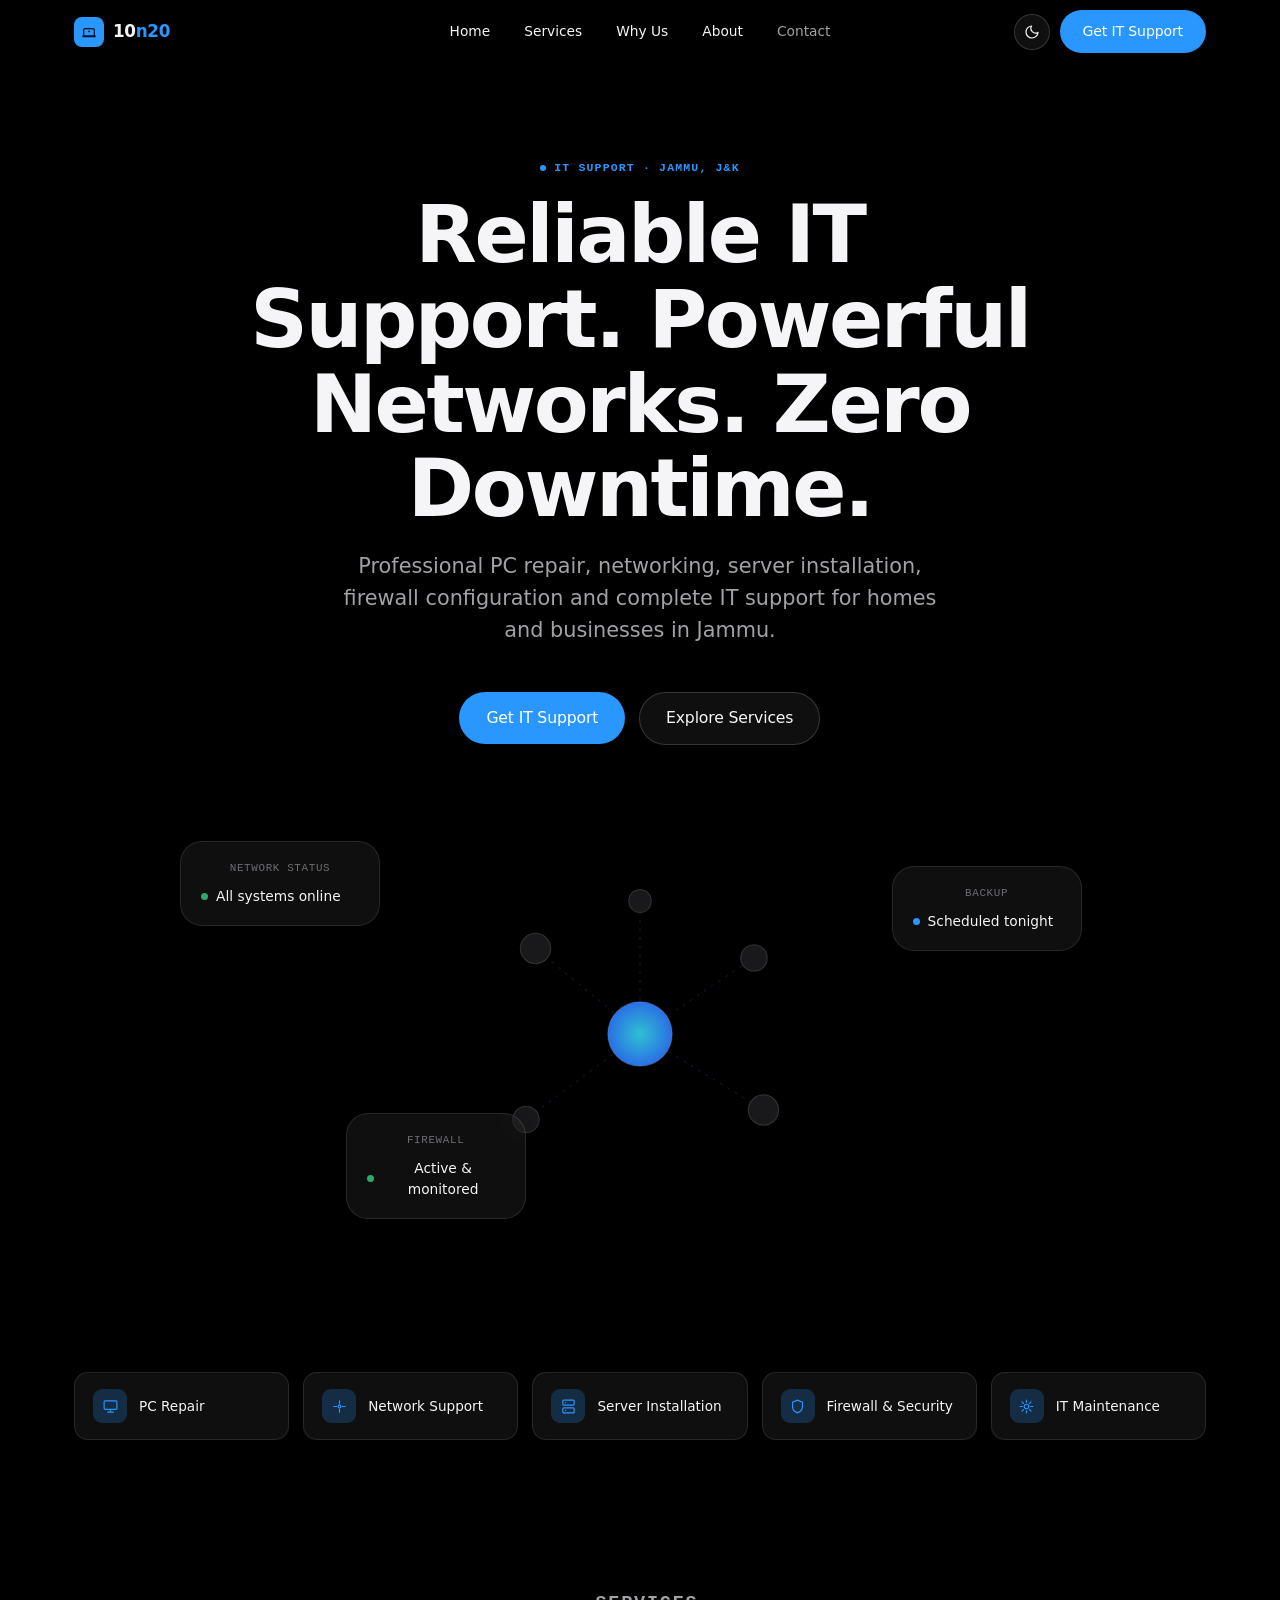
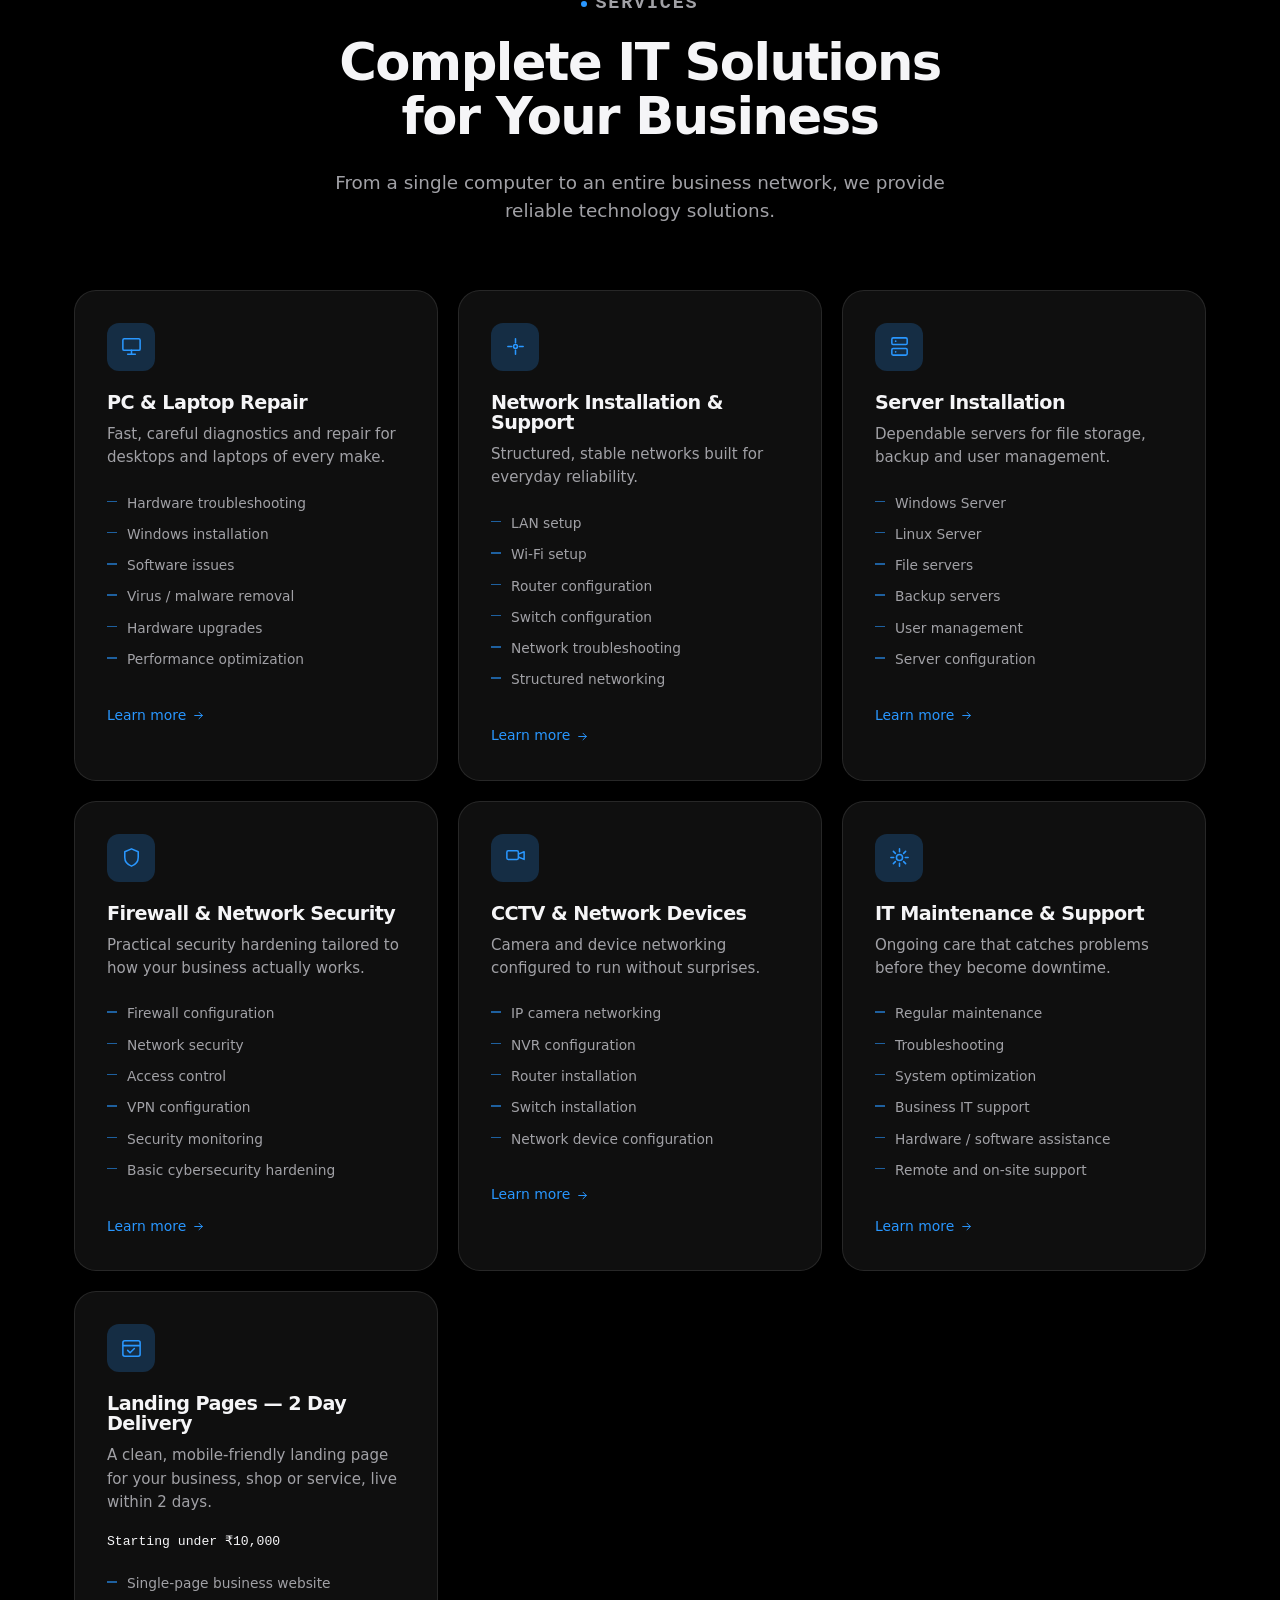
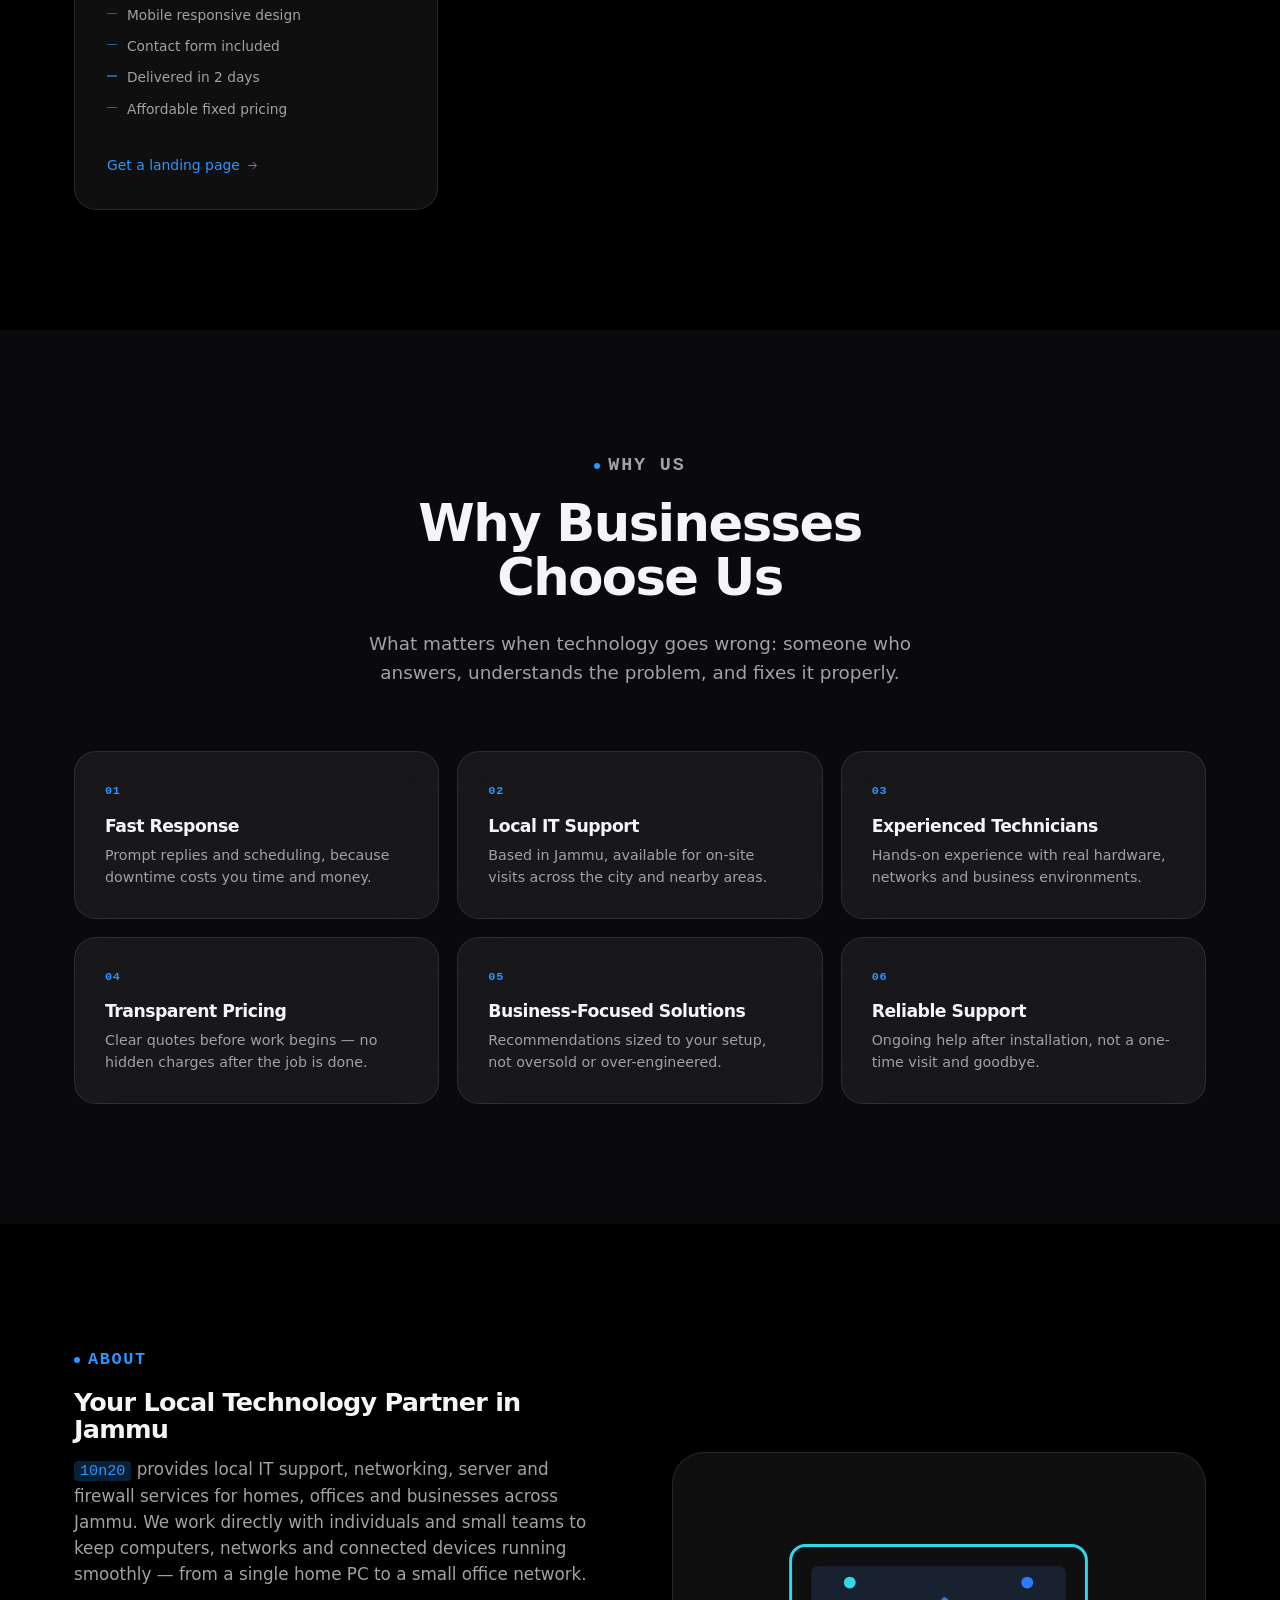
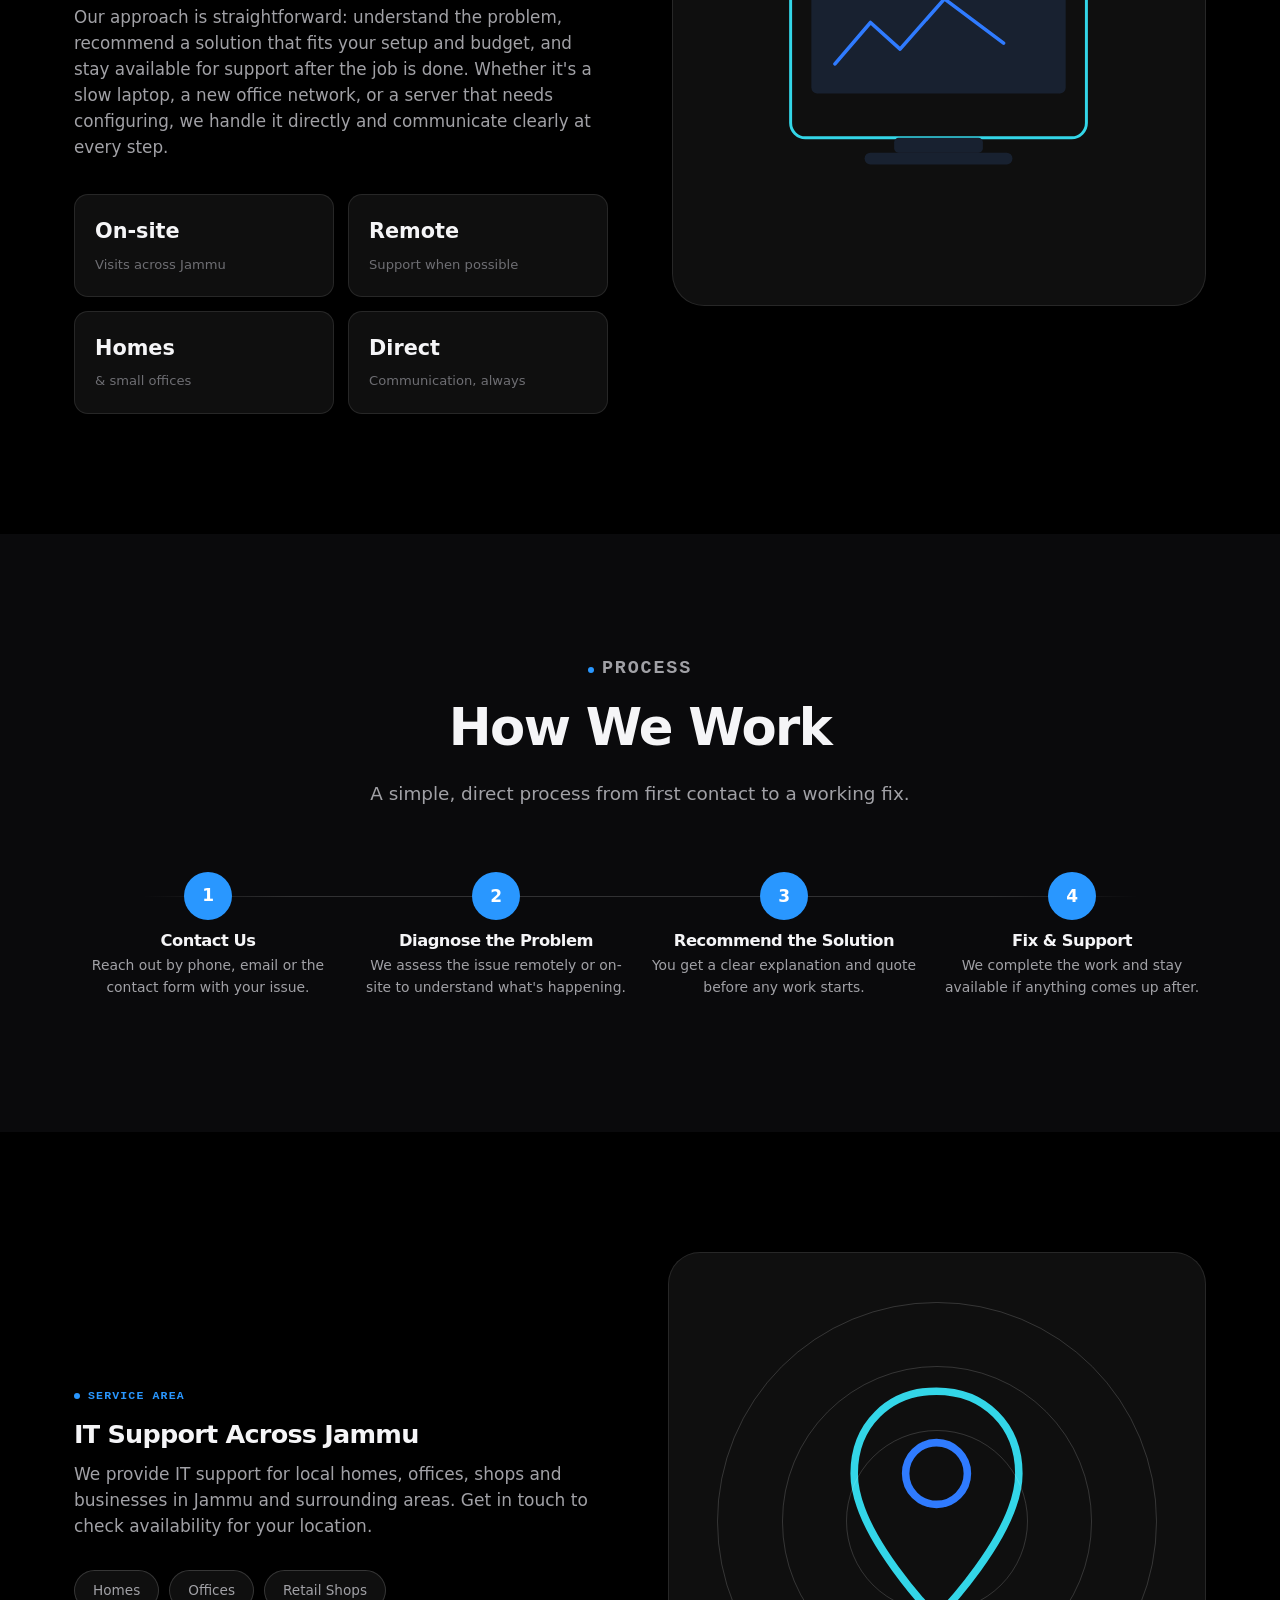
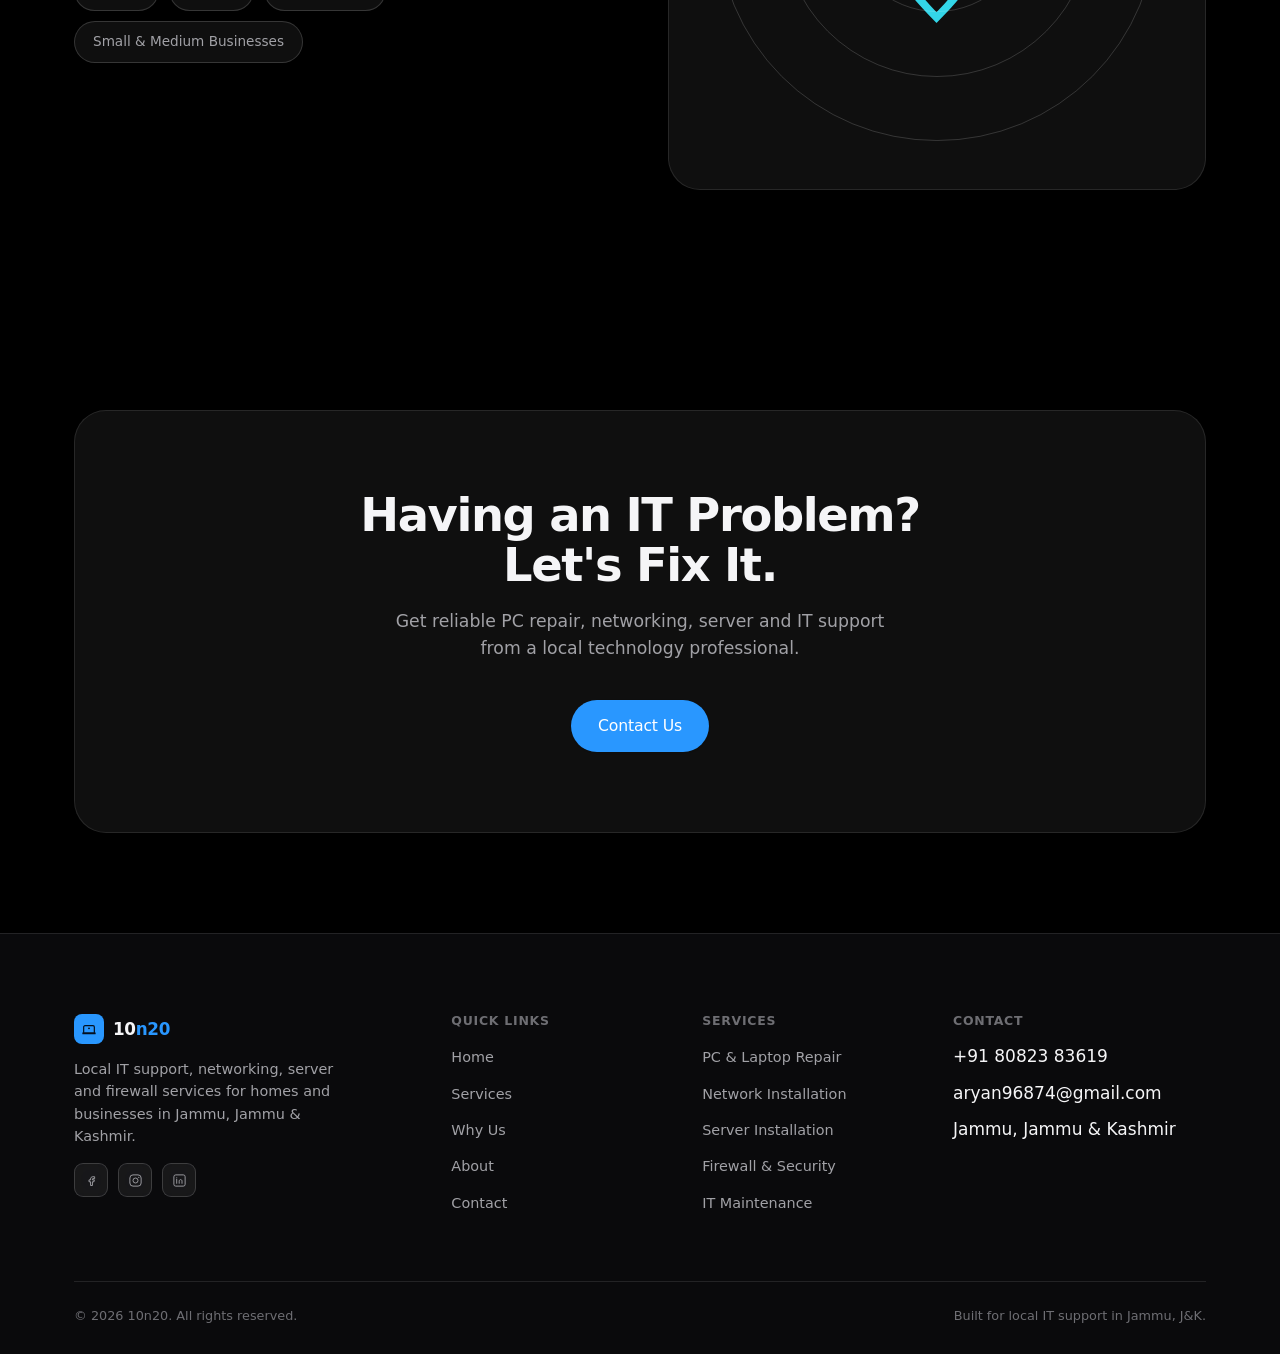
==== index.html @ 08be4390 "Add files via upload" ====
<!DOCTYPE html>
<html lang="en" data-theme="dark">
<head>
<meta charset="UTF-8">
<meta name="viewport" content="width=device-width, initial-scale=1.0">
<title>10n20 — IT Support & Networking Services in Jammu</title>
<meta name="description" content="Professional PC repair, network installation, server setup and firewall configuration for homes and businesses in Jammu, Jammu & Kashmir. Reliable local IT support, on-site and remote.">
<meta name="keywords" content="PC repair Jammu, computer repair Jammu, IT support Jammu, network installation Jammu, server installation Jammu, firewall configuration Jammu, networking services Jammu, business IT support Jammu">
<meta property="og:title" content="10n20 — IT Support & Networking Services in Jammu">
<meta property="og:description" content="Reliable PC repair, networking, server installation and firewall configuration for homes and businesses in Jammu.">
<meta property="og:type" content="website">
<meta property="og:locale" content="en_IN">
<meta property="og:image" content="og-image.png">
<meta name="twitter:card" content="summary_large_image">
<meta name="twitter:image" content="og-image.png">
<link rel="icon" type="image/png" sizes="32x32" href="favicon-32.png">
<link rel="icon" type="image/png" sizes="180x180" href="favicon-180.png">
<link rel="apple-touch-icon" href="favicon-180.png">
<link rel="shortcut icon" href="favicon.ico">
<link rel="stylesheet" href="style.css">
</head>
<body>

<a href="#main" class="sr-only" style="position:absolute; left:-9999px;">Skip to content</a>

<!-- ===================== NAVBAR ===================== -->
<header class="navbar" id="navbar">
  <div class="nav-inner">
    <a href="index.html" class="brand" aria-label="10n20 home">
      <span class="brand-mark" aria-hidden="true">
        <svg viewBox="0 0 24 24" fill="none"><path d="M4 17V9a2 2 0 0 1 2-2h12a2 2 0 0 1 2 2v8" stroke="#04101f" stroke-width="1.8" stroke-linecap="round"/><rect x="2" y="17" width="20" height="3" rx="1" fill="#04101f"/><circle cx="12" cy="11" r="1.4" fill="#04101f"/></svg>
      </span>
      <span class="brand-name">10<span>n20</span></span>
    </a>

    <nav class="nav-links" aria-label="Primary">
      <a href="index.html#home">Home</a>
      <a href="index.html#services">Services</a>
      <a href="index.html#why-us">Why Us</a>
      <a href="index.html#about">About</a>
      <a href="contact.html">Contact</a>
    </nav>

    <div class="nav-right">
      <button class="theme-toggle" aria-label="Toggle dark and light theme" aria-pressed="false">
        <svg class="icon-moon" viewBox="0 0 24 24" fill="none" aria-hidden="true"><path d="M21 12.6A9 9 0 1 1 11.4 3a7 7 0 0 0 9.6 9.6Z" stroke="currentColor" stroke-width="1.8" stroke-linejoin="round"/></svg>
        <svg class="icon-sun" viewBox="0 0 24 24" fill="none" aria-hidden="true"><circle cx="12" cy="12" r="4.2" stroke="currentColor" stroke-width="1.8"/><path d="M12 2.5v2.4M12 19.1v2.4M4.5 12H2.1M21.9 12h-2.4M6 6l1.6 1.6M16.4 16.4 18 18M18 6l-1.6 1.6M7.6 16.4 6 18" stroke="currentColor" stroke-width="1.8" stroke-linecap="round"/></svg>
      </button>
      <a href="contact.html" class="btn btn-primary" style="padding:10px 22px; font-size:.88rem;">Get IT Support</a>
      <button class="hamburger" aria-label="Toggle navigation menu" aria-expanded="false" aria-controls="mobile-menu">
        <span></span><span></span><span></span>
      </button>
    </div>
  </div>

  <nav class="mobile-menu" id="mobile-menu" aria-label="Mobile">
    <a href="index.html#home">Home</a>
    <a href="index.html#services">Services</a>
    <a href="index.html#why-us">Why Us</a>
    <a href="index.html#about">About</a>
    <a href="contact.html">Contact</a>
  </nav>
</header>

<main id="main">

  <!-- ===================== HERO ===================== -->
  <section class="hero" id="home">
    <div class="container hero-grid">
      <div class="hero-copy reveal">
        <p class="eyebrow">IT Support · Jammu, J&amp;K</p>
        <h1>Reliable IT Support. Powerful Networks. Zero Downtime.</h1>
        <p class="lead">Professional PC repair, networking, server installation, firewall configuration and complete IT support for homes and businesses in Jammu.</p>
        <div class="hero-actions">
          <a href="contact.html" class="btn btn-primary">Get IT Support</a>
          <a href="#services" class="btn btn-ghost">Explore Services</a>
        </div>
        <div class="hero-meta">
          <div><strong>On-site &amp; Remote</strong><span>Support that meets you where you are</span></div>
          <div><strong>Homes &amp; Business</strong><span>From a single PC to full networks</span></div>
          <div><strong>Jammu Based</strong><span>Local technician, local response</span></div>
        </div>
      </div>

      <div class="hero-visual" aria-hidden="true">
        <div class="net-orbit">
          <svg class="orbit-svg" viewBox="0 0 400 400">
            <defs>
              <radialGradient id="coreGrad" cx="50%" cy="50%" r="50%">
                <stop offset="0%" stop-color="#33d6e8"/>
                <stop offset="100%" stop-color="#2f7bff"/>
              </radialGradient>
            </defs>
            <line class="net-line" x1="200" y1="200" x2="90" y2="110"/>
            <line class="net-line" x1="200" y1="200" x2="320" y2="120"/>
            <line class="net-line" x1="200" y1="200" x2="330" y2="280"/>
            <line class="net-line" x1="200" y1="200" x2="80" y2="290"/>
            <line class="net-line" x1="200" y1="200" x2="200" y2="60"/>
            <circle class="node node-core" cx="200" cy="200" r="34"/>
            <circle class="node pulse-node d1" cx="90" cy="110" r="16"/>
            <circle class="node pulse-node d2" cx="320" cy="120" r="14"/>
            <circle class="node pulse-node d3" cx="330" cy="280" r="16"/>
            <circle class="node pulse-node d1" cx="80" cy="290" r="14"/>
            <circle class="node pulse-node d2" cx="200" cy="60" r="12"/>
          </svg>
        </div>
        <div class="net-card card-1">
          <p class="nc-title">Network Status</p>
          <div class="nc-row"><span class="status-dot"></span> All systems online</div>
        </div>
        <div class="net-card card-2">
          <p class="nc-title">Firewall</p>
          <div class="nc-row"><span class="status-dot"></span> Active &amp; monitored</div>
        </div>
        <div class="net-card card-3">
          <p class="nc-title">Backup</p>
          <div class="nc-row"><span class="status-dot warn"></span> Scheduled tonight</div>
        </div>
      </div>
    </div>
  </section>

  <!-- ===================== QUICK SERVICES BAR ===================== -->
  <section class="quickbar" aria-label="Core services overview">
    <div class="container quickbar-grid">
      <div class="quick-item">
        <span class="qi-icon" aria-hidden="true"><svg viewBox="0 0 24 24" fill="none"><rect x="3" y="4" width="18" height="12" rx="1.5" stroke="currentColor" stroke-width="1.6"/><path d="M8 20h8M12 16v4" stroke="currentColor" stroke-width="1.6" stroke-linecap="round"/></svg></span>
        <span>PC Repair</span>
      </div>
      <div class="quick-item">
        <span class="qi-icon" aria-hidden="true"><svg viewBox="0 0 24 24" fill="none"><circle cx="12" cy="12" r="2" stroke="currentColor" stroke-width="1.6"/><path d="M4 12h4M16 12h4M12 4v4M12 16v4" stroke="currentColor" stroke-width="1.6" stroke-linecap="round"/></svg></span>
        <span>Network Support</span>
      </div>
      <div class="quick-item">
        <span class="qi-icon" aria-hidden="true"><svg viewBox="0 0 24 24" fill="none"><rect x="4" y="3" width="16" height="7" rx="1.4" stroke="currentColor" stroke-width="1.6"/><rect x="4" y="14" width="16" height="7" rx="1.4" stroke="currentColor" stroke-width="1.6"/><circle cx="8" cy="6.5" r=".9" fill="currentColor"/><circle cx="8" cy="17.5" r=".9" fill="currentColor"/></svg></span>
        <span>Server Installation</span>
      </div>
      <div class="quick-item">
        <span class="qi-icon" aria-hidden="true"><svg viewBox="0 0 24 24" fill="none"><path d="M12 3l7 3v6c0 4.5-3 7.5-7 9-4-1.5-7-4.5-7-9V6l7-3Z" stroke="currentColor" stroke-width="1.6" stroke-linejoin="round"/></svg></span>
        <span>Firewall &amp; Security</span>
      </div>
      <div class="quick-item">
        <span class="qi-icon" aria-hidden="true"><svg viewBox="0 0 24 24" fill="none"><path d="M12 3v3M12 18v3M3 12h3M18 12h3M5.6 5.6l2.1 2.1M16.3 16.3l2.1 2.1M5.6 18.4l2.1-2.1M16.3 7.7l2.1-2.1" stroke="currentColor" stroke-width="1.6" stroke-linecap="round"/><circle cx="12" cy="12" r="3.2" stroke="currentColor" stroke-width="1.6"/></svg></span>
        <span>IT Maintenance</span>
      </div>
    </div>
  </section>

  <!-- ===================== SERVICES ===================== -->
  <section class="section" id="services">
    <div class="container">
      <div class="section-head reveal">
        <p class="eyebrow">Services</p>
        <h2>Complete IT Solutions for Your Business</h2>
        <p>From a single computer to an entire business network, we provide reliable technology solutions.</p>
      </div>

      <div class="services-grid reveal-stagger">

        <article class="service-card">
          <div class="sc-icon" aria-hidden="true"><svg viewBox="0 0 24 24" fill="none"><rect x="3" y="4" width="18" height="12" rx="1.5" stroke="currentColor" stroke-width="1.6"/><path d="M8 20h8M12 16v4" stroke="currentColor" stroke-width="1.6" stroke-linecap="round"/></svg></div>
          <h3>PC &amp; Laptop Repair</h3>
          <p>Fast, careful diagnostics and repair for desktops and laptops of every make.</p>
          <ul class="sc-list">
            <li>Hardware troubleshooting</li>
            <li>Windows installation</li>
            <li>Software issues</li>
            <li>Virus / malware removal</li>
            <li>Hardware upgrades</li>
            <li>Performance optimization</li>
          </ul>
          <a href="contact.html" class="sc-link">Learn more <svg viewBox="0 0 24 24" fill="none"><path d="M5 12h14M13 6l6 6-6 6" stroke="currentColor" stroke-width="1.8" stroke-linecap="round" stroke-linejoin="round"/></svg></a>
        </article>

        <article class="service-card">
          <div class="sc-icon" aria-hidden="true"><svg viewBox="0 0 24 24" fill="none"><circle cx="12" cy="12" r="2" stroke="currentColor" stroke-width="1.6"/><path d="M4 12h4M16 12h4M12 4v4M12 16v4" stroke="currentColor" stroke-width="1.6" stroke-linecap="round"/></svg></div>
          <h3>Network Installation &amp; Support</h3>
          <p>Structured, stable networks built for everyday reliability.</p>
          <ul class="sc-list">
            <li>LAN setup</li>
            <li>Wi-Fi setup</li>
            <li>Router configuration</li>
            <li>Switch configuration</li>
            <li>Network troubleshooting</li>
            <li>Structured networking</li>
          </ul>
          <a href="contact.html" class="sc-link">Learn more <svg viewBox="0 0 24 24" fill="none"><path d="M5 12h14M13 6l6 6-6 6" stroke="currentColor" stroke-width="1.8" stroke-linecap="round" stroke-linejoin="round"/></svg></a>
        </article>

        <article class="service-card">
          <div class="sc-icon" aria-hidden="true"><svg viewBox="0 0 24 24" fill="none"><rect x="4" y="3" width="16" height="7" rx="1.4" stroke="currentColor" stroke-width="1.6"/><rect x="4" y="14" width="16" height="7" rx="1.4" stroke="currentColor" stroke-width="1.6"/><circle cx="8" cy="6.5" r=".9" fill="currentColor"/><circle cx="8" cy="17.5" r=".9" fill="currentColor"/></svg></div>
          <h3>Server Installation</h3>
          <p>Dependable servers for file storage, backup and user management.</p>
          <ul class="sc-list">
            <li>Windows Server</li>
            <li>Linux Server</li>
            <li>File servers</li>
            <li>Backup servers</li>
            <li>User management</li>
            <li>Server configuration</li>
          </ul>
          <a href="contact.html" class="sc-link">Learn more <svg viewBox="0 0 24 24" fill="none"><path d="M5 12h14M13 6l6 6-6 6" stroke="currentColor" stroke-width="1.8" stroke-linecap="round" stroke-linejoin="round"/></svg></a>
        </article>

        <article class="service-card">
          <div class="sc-icon" aria-hidden="true"><svg viewBox="0 0 24 24" fill="none"><path d="M12 3l7 3v6c0 4.5-3 7.5-7 9-4-1.5-7-4.5-7-9V6l7-3Z" stroke="currentColor" stroke-width="1.6" stroke-linejoin="round"/></svg></div>
          <h3>Firewall &amp; Network Security</h3>
          <p>Practical security hardening tailored to how your business actually works.</p>
          <ul class="sc-list">
            <li>Firewall configuration</li>
            <li>Network security</li>
            <li>Access control</li>
            <li>VPN configuration</li>
            <li>Security monitoring</li>
            <li>Basic cybersecurity hardening</li>
          </ul>
          <a href="contact.html" class="sc-link">Learn more <svg viewBox="0 0 24 24" fill="none"><path d="M5 12h14M13 6l6 6-6 6" stroke="currentColor" stroke-width="1.8" stroke-linecap="round" stroke-linejoin="round"/></svg></a>
        </article>

        <article class="service-card">
          <div class="sc-icon" aria-hidden="true"><svg viewBox="0 0 24 24" fill="none"><rect x="3" y="5" width="12" height="9" rx="1.4" stroke="currentColor" stroke-width="1.6"/><path d="M15 8.5 21 6v8l-6-2.5" stroke="currentColor" stroke-width="1.6" stroke-linejoin="round"/></svg></div>
          <h3>CCTV &amp; Network Devices</h3>
          <p>Camera and device networking configured to run without surprises.</p>
          <ul class="sc-list">
            <li>IP camera networking</li>
            <li>NVR configuration</li>
            <li>Router installation</li>
            <li>Switch installation</li>
            <li>Network device configuration</li>
          </ul>
          <a href="contact.html" class="sc-link">Learn more <svg viewBox="0 0 24 24" fill="none"><path d="M5 12h14M13 6l6 6-6 6" stroke="currentColor" stroke-width="1.8" stroke-linecap="round" stroke-linejoin="round"/></svg></a>
        </article>

        <article class="service-card">
          <div class="sc-icon" aria-hidden="true"><svg viewBox="0 0 24 24" fill="none"><path d="M12 3v3M12 18v3M3 12h3M18 12h3M5.6 5.6l2.1 2.1M16.3 16.3l2.1 2.1M5.6 18.4l2.1-2.1M16.3 7.7l2.1-2.1" stroke="currentColor" stroke-width="1.6" stroke-linecap="round"/><circle cx="12" cy="12" r="3.2" stroke="currentColor" stroke-width="1.6"/></svg></div>
          <h3>IT Maintenance &amp; Support</h3>
          <p>Ongoing care that catches problems before they become downtime.</p>
          <ul class="sc-list">
            <li>Regular maintenance</li>
            <li>Troubleshooting</li>
            <li>System optimization</li>
            <li>Business IT support</li>
            <li>Hardware / software assistance</li>
            <li>Remote and on-site support</li>
          </ul>
          <a href="contact.html" class="sc-link">Learn more <svg viewBox="0 0 24 24" fill="none"><path d="M5 12h14M13 6l6 6-6 6" stroke="currentColor" stroke-width="1.8" stroke-linecap="round" stroke-linejoin="round"/></svg></a>
        </article>

        <article class="service-card">
          <div class="sc-icon" aria-hidden="true"><svg viewBox="0 0 24 24" fill="none"><rect x="3" y="4" width="18" height="16" rx="2" stroke="currentColor" stroke-width="1.6"/><path d="M3 9h18" stroke="currentColor" stroke-width="1.6"/><path d="M8 14l2.5 2.5L15 12" stroke="currentColor" stroke-width="1.6" stroke-linecap="round" stroke-linejoin="round"/></svg></div>
          <h3>Landing Pages — 2 Day Delivery</h3>
          <p>A clean, mobile-friendly landing page for your business, shop or service, live within 2 days.</p>
          <p style="font-family:var(--font-mono); font-size:.82rem; color:var(--cyan); margin-bottom:1.2em;">Starting under ₹10,000</p>
          <ul class="sc-list">
            <li>Single-page business website</li>
            <li>Mobile responsive design</li>
            <li>Contact form included</li>
            <li>Delivered in 2 days</li>
            <li>Affordable fixed pricing</li>
          </ul>
          <a href="contact.html" class="sc-link">Get a landing page <svg viewBox="0 0 24 24" fill="none"><path d="M5 12h14M13 6l6 6-6 6" stroke="currentColor" stroke-width="1.8" stroke-linecap="round" stroke-linejoin="round"/></svg></a>
        </article>

      </div>
    </div>
  </section>

  <!-- ===================== WHY US ===================== -->
  <section class="section section-alt" id="why-us">
    <div class="container">
      <div class="section-head reveal">
        <p class="eyebrow">Why Us</p>
        <h2>Why Businesses Choose Us</h2>
        <p>What matters when technology goes wrong: someone who answers, understands the problem, and fixes it properly.</p>
      </div>

      <div class="why-grid reveal-stagger">
        <div class="why-card">
          <div class="why-num">01</div>
          <h3>Fast Response</h3>
          <p>Prompt replies and scheduling, because downtime costs you time and money.</p>
        </div>
        <div class="why-card">
          <div class="why-num">02</div>
          <h3>Local IT Support</h3>
          <p>Based in Jammu, available for on-site visits across the city and nearby areas.</p>
        </div>
        <div class="why-card">
          <div class="why-num">03</div>
          <h3>Experienced Technicians</h3>
          <p>Hands-on experience with real hardware, networks and business environments.</p>
        </div>
        <div class="why-card">
          <div class="why-num">04</div>
          <h3>Transparent Pricing</h3>
          <p>Clear quotes before work begins — no hidden charges after the job is done.</p>
        </div>
        <div class="why-card">
          <div class="why-num">05</div>
          <h3>Business-Focused Solutions</h3>
          <p>Recommendations sized to your setup, not oversold or over-engineered.</p>
        </div>
        <div class="why-card">
          <div class="why-num">06</div>
          <h3>Reliable Support</h3>
          <p>Ongoing help after installation, not a one-time visit and goodbye.</p>
        </div>
      </div>
    </div>
  </section>

  <!-- ===================== ABOUT ===================== -->
  <section class="section" id="about">
    <div class="container about-grid">
      <div class="about-copy reveal">
        <p class="eyebrow">About</p>
        <h2>Your Local Technology Partner in Jammu</h2>
        <p><span class="placeholder">10n20</span> provides local IT support, networking, server and firewall services for homes, offices and businesses across Jammu. We work directly with individuals and small teams to keep computers, networks and connected devices running smoothly — from a single home PC to a small office network.</p>
        <p>Our approach is straightforward: understand the problem, recommend a solution that fits your setup and budget, and stay available for support after the job is done. Whether it's a slow laptop, a new office network, or a server that needs configuring, we handle it directly and communicate clearly at every step.</p>
        <div class="about-stats">
          <div><strong>On-site</strong><span>Visits across Jammu</span></div>
          <div><strong>Remote</strong><span>Support when possible</span></div>
          <div><strong>Homes</strong><span>&amp; small offices</span></div>
          <div><strong>Direct</strong><span>Communication, always</span></div>
        </div>
      </div>
      <div class="about-visual reveal" aria-hidden="true">
        <svg viewBox="0 0 240 220" fill="none">
          <rect x="20" y="20" width="200" height="130" rx="10" stroke="#33d6e8" stroke-width="2"/>
          <rect x="34" y="34" width="172" height="86" rx="4" fill="#182130"/>
          <path d="M50 100l24-28 20 18 30-34 40 30" stroke="#2f7bff" stroke-width="2.4" stroke-linecap="round" stroke-linejoin="round" fill="none"/>
          <rect x="90" y="150" width="60" height="10" rx="3" fill="#182130"/>
          <rect x="70" y="160" width="100" height="8" rx="4" fill="#182130"/>
          <circle cx="60" cy="45" r="4" fill="#33d6e8"/>
          <circle cx="180" cy="45" r="4" fill="#2f7bff"/>
        </svg>
      </div>
    </div>
  </section>

  <!-- ===================== PROCESS ===================== -->
  <section class="section section-alt">
    <div class="container">
      <div class="section-head reveal">
        <p class="eyebrow">Process</p>
        <h2>How We Work</h2>
        <p>A simple, direct process from first contact to a working fix.</p>
      </div>
      <div class="timeline">
        <div class="tl-step">
          <div class="tl-num">1</div>
          <h3>Contact Us</h3>
          <p>Reach out by phone, email or the contact form with your issue.</p>
        </div>
        <div class="tl-step">
          <div class="tl-num">2</div>
          <h3>Diagnose the Problem</h3>
          <p>We assess the issue remotely or on-site to understand what's happening.</p>
        </div>
        <div class="tl-step">
          <div class="tl-num">3</div>
          <h3>Recommend the Solution</h3>
          <p>You get a clear explanation and quote before any work starts.</p>
        </div>
        <div class="tl-step">
          <div class="tl-num">4</div>
          <h3>Fix &amp; Support</h3>
          <p>We complete the work and stay available if anything comes up after.</p>
        </div>
      </div>
    </div>
  </section>

  <!-- ===================== SERVICE AREA ===================== -->
  <section class="section area-section">
    <div class="container area-grid">
      <div class="reveal">
        <p class="eyebrow">Service Area</p>
        <h2>IT Support Across Jammu</h2>
        <p>We provide IT support for local homes, offices, shops and businesses in Jammu and surrounding areas. Get in touch to check availability for your location.</p>
        <div class="area-list">
          <span class="area-tag">Homes</span>
          <span class="area-tag">Offices</span>
          <span class="area-tag">Retail Shops</span>
          <span class="area-tag">Small &amp; Medium Businesses</span>
        </div>
      </div>
      <div class="area-map reveal" aria-hidden="true">
        <div class="ring r1"></div>
        <div class="ring r2"></div>
        <div class="ring r3"></div>
        <svg viewBox="0 0 100 100" fill="none">
          <path d="M50 12c-14 0-24 10-24 24 0 18 24 42 24 42s24-24 24-42c0-14-10-24-24-24Z" stroke="#33d6e8" stroke-width="2.2"/>
          <circle cx="50" cy="36" r="9" stroke="#2f7bff" stroke-width="2.2"/>
        </svg>
      </div>
    </div>
  </section>

  <!-- ===================== CTA ===================== -->
  <section class="cta-section">
    <div class="container">
      <div class="cta-box reveal">
        <h2>Having an IT Problem? Let's Fix It.</h2>
        <p>Get reliable PC repair, networking, server and IT support from a local technology professional.</p>
        <a href="contact.html" class="btn btn-primary">Contact Us</a>
      </div>
    </div>
  </section>

</main>

<!-- ===================== FOOTER ===================== -->
<footer class="footer">
  <div class="container">
    <div class="footer-grid">
      <div class="footer-brand">
        <a href="index.html" class="brand" aria-label="10n20 home">
          <span class="brand-mark" aria-hidden="true">
            <svg viewBox="0 0 24 24" fill="none"><path d="M4 17V9a2 2 0 0 1 2-2h12a2 2 0 0 1 2 2v8" stroke="#04101f" stroke-width="1.8" stroke-linecap="round"/><rect x="2" y="17" width="20" height="3" rx="1" fill="#04101f"/><circle cx="12" cy="11" r="1.4" fill="#04101f"/></svg>
          </span>
          <span class="brand-name">10<span>n20</span></span>
        </a>
        <p>Local IT support, networking, server and firewall services for homes and businesses in Jammu, Jammu &amp; Kashmir.</p>
        <div class="footer-social" aria-label="Social media links">
          <a href="#" aria-label="Facebook"><svg viewBox="0 0 24 24" fill="none"><path d="M14 9h3V6h-3c-2 0-3.5 1.5-3.5 3.5V11H8v3h2.5v6h3v-6H16l.5-3h-3V9.6c0-.3.2-.6.5-.6Z" stroke="currentColor" stroke-width="1.5" stroke-linejoin="round"/></svg></a>
          <a href="#" aria-label="Instagram"><svg viewBox="0 0 24 24" fill="none"><rect x="3" y="3" width="18" height="18" rx="5" stroke="currentColor" stroke-width="1.5"/><circle cx="12" cy="12" r="4" stroke="currentColor" stroke-width="1.5"/><circle cx="17.2" cy="6.8" r="1" fill="currentColor"/></svg></a>
          <a href="#" aria-label="LinkedIn"><svg viewBox="0 0 24 24" fill="none"><rect x="3" y="3" width="18" height="18" rx="3" stroke="currentColor" stroke-width="1.5"/><path d="M7.5 10v6.5M7.5 7.6v.1M11.5 16.5V13c0-1.4 1-2.5 2.3-2.5S16 11.6 16 13v3.5" stroke="currentColor" stroke-width="1.5" stroke-linecap="round"/></svg></a>
        </div>
      </div>

      <div>
        <h4>Quick Links</h4>
        <ul class="footer-links">
          <li><a href="index.html#home">Home</a></li>
          <li><a href="index.html#services">Services</a></li>
          <li><a href="index.html#why-us">Why Us</a></li>
          <li><a href="index.html#about">About</a></li>
          <li><a href="contact.html">Contact</a></li>
        </ul>
      </div>

      <div>
        <h4>Services</h4>
        <ul class="footer-links">
          <li><a href="index.html#services">PC &amp; Laptop Repair</a></li>
          <li><a href="index.html#services">Network Installation</a></li>
          <li><a href="index.html#services">Server Installation</a></li>
          <li><a href="index.html#services">Firewall &amp; Security</a></li>
          <li><a href="index.html#services">IT Maintenance</a></li>
        </ul>
      </div>

      <div>
        <h4>Contact</h4>
        <ul class="footer-links">
          <li>+91 80823 83619</li>
          <li>aryan96874@gmail.com</li>
          
          <li>Jammu, Jammu &amp; Kashmir</li>
        </ul>
      </div>
    </div>

    <div class="footer-bottom">
      <span>&copy; <span data-year>2026</span> 10n20. All rights reserved.</span>
      <span>Built for local IT support in Jammu, J&amp;K.</span>
    </div>
  </div>
</footer>

<script src="script.js"></script>
</body>
</html>
---- style.css ----
/* =========================================================
   10n20 — IT Support Jammu
   Design language: minimal, light, glass surfaces, one accent
   ========================================================= */
:root{
  --bg: #fbfbfd;
  --bg-elevated: #f5f5f7;
  --surface: rgba(255,255,255,0.62);
  --surface-solid: #ffffff;
  --surface-2: rgba(255,255,255,0.85);
  --border: rgba(0,0,0,0.08);
  --border-strong: rgba(0,0,0,0.12);
  --text: #1d1d1f;
  --text-dim: #6e6e73;
  --text-faint: #98989d;
  --accent: #0071e3;
  --accent-2: #35a4ec;
  --accent-glow: rgba(0,113,227,0.18);
  --success: #2fa86b;
  --danger: #ff3b30;
  --radius-s: 14px;
  --radius-m: 22px;
  --radius-l: 32px;
  --shadow-1: 0 8px 30px rgba(0,0,0,0.06);
  --shadow-2: 0 24px 70px rgba(0,0,0,0.10);
  --blur: 22px;
  --ease: cubic-bezier(.22,1,.36,1);
  --nav-h: 64px;
  --font-display: -apple-system, "SF Pro Display", "Inter", "Segoe UI", system-ui, sans-serif;
  --font-body: -apple-system, "SF Pro Text", "Inter", "Segoe UI", system-ui, sans-serif;
  --font-mono: "SF Mono", "JetBrains Mono", "Courier New", monospace;
}

[data-theme="light"]{
  --bg: #fbfbfd;
  --bg-elevated: #f5f5f7;
  --surface: rgba(255,255,255,0.62);
  --surface-2: rgba(255,255,255,0.85);
  --border: rgba(0,0,0,0.08);
  --border-strong: rgba(0,0,0,0.12);
  --text: #1d1d1f;
  --text-dim: #6e6e73;
  --text-faint: #98989d;
  --accent-glow: rgba(0,113,227,0.14);
  --shadow-1: 0 8px 30px rgba(0,0,0,0.06);
  --shadow-2: 0 24px 70px rgba(0,0,0,0.10);
}

[data-theme="dark"]{
  --bg: #000000;
  --bg-elevated: #0a0a0c;
  --surface: rgba(255,255,255,0.06);
  --surface-solid: #1c1c1e;
  --surface-2: rgba(255,255,255,0.09);
  --border: rgba(255,255,255,0.10);
  --border-strong: rgba(255,255,255,0.16);
  --text: #f5f5f7;
  --text-dim: #a1a1a6;
  --text-faint: #6e6e73;
  --accent: #2997ff;
  --accent-2: #64c7ff;
  --accent-glow: rgba(41,151,255,0.22);
  --shadow-1: 0 8px 30px rgba(0,0,0,0.35);
  --shadow-2: 0 24px 70px rgba(0,0,0,0.5);
}

*,*::before,*::after{box-sizing:border-box;}
html{scroll-behavior:smooth;}
@media (prefers-reduced-motion: reduce){
  html{scroll-behavior:auto;}
  *,*::before,*::after{animation-duration:0.001ms !important;animation-iteration-count:1 !important;transition-duration:0.001ms !important;scroll-behavior:auto !important;}
}

body{
  margin:0;
  background:var(--bg);
  color:var(--text);
  font-family:var(--font-body);
  line-height:1.55;
  -webkit-font-smoothing:antialiased;
  transition:background .5s var(--ease), color .5s var(--ease);
  overflow-x:hidden;
  font-size:17px;
}

h1,h2,h3,h4{
  font-family:var(--font-display);
  margin:0 0 .5em;
  line-height:1.06;
  letter-spacing:-0.03em;
  font-weight:650;
}
p{margin:0 0 1em; color:var(--text-dim); font-weight:400;}
a{color:inherit; text-decoration:none;}
ul{margin:0; padding:0; list-style:none;}
img,svg{display:block; max-width:100%;}
button{font-family:inherit;}
.sr-only{position:absolute; left:-9999px;}

.container{
  width:100%;
  max-width:1180px;
  margin:0 auto;
  padding:0 24px;
}

.eyebrow{
  display:inline-flex;
  align-items:center;
  gap:8px;
  font-family:var(--font-mono);
  font-size:.72rem;
  letter-spacing:.10em;
  text-transform:uppercase;
  color:var(--accent);
  margin-bottom:16px;
  font-weight:600;
}
.eyebrow::before{
  content:"";
  width:6px;height:6px;
  border-radius:50%;
  background:var(--accent);
}

.section{
  padding:120px 0;
  position:relative;
}
.section-head{
  max-width:620px;
  margin:0 auto 64px;
  text-align:center;
}
.section-head h2{font-size:clamp(2rem, 4vw, 3.2rem); font-weight:650;}
.section-head p{font-size:1.15rem; color:var(--text-dim);}
.section-alt{background:var(--bg-elevated);}

.btn{
  display:inline-flex;
  align-items:center;
  justify-content:center;
  gap:8px;
  padding:13px 26px;
  border-radius:980px;
  font-weight:500;
  font-size:.98rem;
  cursor:pointer;
  border:1px solid transparent;
  transition:transform .35s var(--ease), box-shadow .35s var(--ease), background .3s var(--ease), border-color .3s var(--ease), opacity .3s var(--ease);
  white-space:nowrap;
  letter-spacing:-0.01em;
}
.btn:focus-visible{outline:2px solid var(--accent); outline-offset:3px;}
.btn-primary{
  background:var(--accent);
  color:#fff;
  box-shadow:0 1px 2px rgba(0,0,0,0.08);
}
.btn-primary:hover{background:var(--accent-2); transform:translateY(-1px);}
.btn-ghost{
  background:var(--surface);
  color:var(--text);
  border-color:var(--border-strong);
  backdrop-filter:blur(var(--blur));
  -webkit-backdrop-filter:blur(var(--blur));
}
.btn-ghost:hover{border-color:var(--accent); color:var(--accent); transform:translateY(-1px);}
.btn-block{width:100%;}

/* ===================== GLASS BASE ===================== */
.glass{
  background:var(--surface);
  backdrop-filter:blur(var(--blur)) saturate(180%);
  -webkit-backdrop-filter:blur(var(--blur)) saturate(180%);
  border:1px solid var(--border);
}

/* ===================== NAVBAR ===================== */
.navbar{
  position:fixed;
  top:0; left:0; right:0;
  z-index:1000;
  height:var(--nav-h);
  display:flex;
  align-items:center;
  background:transparent;
  border-bottom:1px solid transparent;
  transition:background .4s var(--ease), border-color .4s var(--ease), backdrop-filter .4s var(--ease);
}
.navbar.scrolled{
  background:color-mix(in srgb, var(--bg) 72%, transparent);
  -webkit-backdrop-filter:blur(20px) saturate(180%);
  backdrop-filter:blur(20px) saturate(180%);
  border-bottom-color:var(--border);
}
.nav-inner{
  width:100%;
  max-width:1180px;
  margin:0 auto;
  padding:0 24px;
  display:flex;
  align-items:center;
  justify-content:space-between;
}
.brand{
  display:flex;
  align-items:center;
  gap:9px;
  font-family:var(--font-display);
  font-weight:650;
  font-size:1.05rem;
  letter-spacing:-0.02em;
}
.brand-mark{
  width:30px;height:30px;
  border-radius:8px;
  background:var(--accent);
  display:flex;align-items:center;justify-content:center;
  flex-shrink:0;
}
.brand-mark svg{width:16px;height:16px;}
.brand-name span{color:var(--accent);}

.nav-links{
  display:flex;
  align-items:center;
  gap:2px;
  position:absolute;
  left:50%;
  transform:translateX(-50%);
}
.nav-links a{
  padding:8px 16px;
  border-radius:980px;
  font-size:.86rem;
  color:var(--text-dim);
  transition:color .25s var(--ease), background .25s var(--ease);
}
.nav-links a:hover, .nav-links a.active{
  color:var(--text);
}
.nav-links a:focus-visible{outline:2px solid var(--accent); outline-offset:2px;}

.nav-right{display:flex; align-items:center; gap:10px;}

.theme-toggle{
  width:36px;height:36px;
  border-radius:50%;
  border:1px solid var(--border-strong);
  background:var(--surface);
  backdrop-filter:blur(var(--blur));
  -webkit-backdrop-filter:blur(var(--blur));
  display:flex;align-items:center;justify-content:center;
  cursor:pointer;
  position:relative;
  color:var(--text);
  transition:border-color .3s var(--ease), transform .3s var(--ease);
}
.theme-toggle:hover{border-color:var(--accent); transform:scale(1.06);}
.theme-toggle svg{width:16px;height:16px; position:absolute; transition:opacity .35s var(--ease), transform .5s var(--ease);}
.icon-sun{opacity:0; transform:scale(.4) rotate(-90deg);}
.icon-moon{opacity:1; transform:scale(1) rotate(0);}
[data-theme="light"] .icon-sun{opacity:1; transform:scale(1) rotate(0);}
[data-theme="light"] .icon-moon{opacity:0; transform:scale(.4) rotate(90deg);}

.hamburger{
  display:none;
  width:36px;height:36px;
  border-radius:9px;
  border:1px solid var(--border-strong);
  background:var(--surface);
  cursor:pointer;
  align-items:center;
  justify-content:center;
  flex-direction:column;
  gap:5px;
}
.hamburger span{
  width:16px; height:1.5px;
  background:var(--text);
  border-radius:2px;
  transition:transform .35s var(--ease), opacity .3s var(--ease);
}
.hamburger[aria-expanded="true"] span:nth-child(1){transform:translateY(6.5px) rotate(45deg);}
.hamburger[aria-expanded="true"] span:nth-child(2){opacity:0;}
.hamburger[aria-expanded="true"] span:nth-child(3){transform:translateY(-6.5px) rotate(-45deg);}

/* ===================== HERO ===================== */
.hero{
  padding:calc(var(--nav-h) + 88px) 0 100px;
  position:relative;
  overflow:hidden;
  text-align:center;
}
.hero-grid{
  display:block;
}
.hero-copy{max-width:780px; margin:0 auto;}
.hero-copy h1{
  font-size:clamp(2.6rem, 6.4vw, 5rem);
  margin-bottom:.22em;
  font-weight:680;
}
.hero-copy .lead{
  font-size:1.3rem;
  max-width:600px;
  margin:0 auto 2.2em;
  color:var(--text-dim);
}
.hero-actions{display:flex; gap:14px; flex-wrap:wrap; justify-content:center; margin-bottom:0;}
.hero-meta{
  display:none;
}

.hero-visual{
  position:relative;
  height:420px;
  max-width:920px;
  margin:80px auto 0;
  border-radius:var(--radius-l);
  overflow:visible;
}
.net-card{
  position:absolute;
  background:var(--surface);
  backdrop-filter:blur(var(--blur)) saturate(180%);
  -webkit-backdrop-filter:blur(var(--blur)) saturate(180%);
  border:1px solid var(--border);
  border-radius:var(--radius-m);
  box-shadow:var(--shadow-1);
  padding:18px 20px;
  animation:floatY 7s ease-in-out infinite;
}
.net-card.card-1{top:4%; left:0%; width:200px; animation-delay:0s;}
.net-card.card-2{bottom:6%; left:18%; width:180px; animation-delay:1.4s;}
.net-card.card-3{top:10%; right:2%; width:190px; animation-delay:2.3s;}
.net-card .nc-title{font-family:var(--font-mono); font-size:.68rem; color:var(--text-faint); letter-spacing:.06em; text-transform:uppercase; margin-bottom:9px;}
.net-card .nc-row{display:flex; align-items:center; gap:8px; font-size:.86rem; color:var(--text); font-weight:500;}
.status-dot{width:7px;height:7px;border-radius:50%; background:var(--success); flex-shrink:0;}
.status-dot.warn{background:var(--accent);}

@keyframes floatY{
  0%,100%{transform:translateY(0);}
  50%{transform:translateY(-16px);}
}

.net-orbit{
  position:absolute;
  inset:0;
  display:flex;
  align-items:center;
  justify-content:center;
}
.orbit-svg{width:100%; height:100%; max-width:380px; opacity:.9;}
.node{
  fill:var(--surface-solid);
  stroke:var(--border-strong);
  stroke-width:1.2;
}
.node-core{fill:url(#coreGrad);}
.pulse-node{
  animation:pulseNode 3s ease-in-out infinite;
  transform-origin:center;
  transform-box:fill-box;
}
.pulse-node.d1{animation-delay:.3s;}
.pulse-node.d2{animation-delay:.9s;}
.pulse-node.d3{animation-delay:1.5s;}
@keyframes pulseNode{
  0%,100%{opacity:.5; transform:scale(1);}
  50%{opacity:1; transform:scale(1.15);}
}
.net-line{
  stroke:var(--accent);
  stroke-width:.8;
  stroke-dasharray:3 6;
  opacity:.35;
  animation:dashMove 24s linear infinite;
}
@keyframes dashMove{to{stroke-dashoffset:-200;}}

/* ===================== QUICK SERVICES BAR ===================== */
.quickbar{
  padding:28px 0;
  background:transparent;
}
.quickbar-grid{
  display:grid;
  grid-template-columns:repeat(5,1fr);
  gap:14px;
}
.quick-item{
  display:flex;
  align-items:center;
  gap:12px;
  padding:16px 18px;
  border-radius:var(--radius-s);
  background:var(--surface);
  backdrop-filter:blur(var(--blur)) saturate(180%);
  -webkit-backdrop-filter:blur(var(--blur)) saturate(180%);
  border:1px solid var(--border);
  transition:border-color .3s var(--ease), transform .3s var(--ease), box-shadow .3s var(--ease);
}
.quick-item:hover{border-color:var(--border-strong); transform:translateY(-3px); box-shadow:var(--shadow-1);}
.quick-item .qi-icon{
  width:34px;height:34px;
  border-radius:9px;
  background:var(--accent-glow);
  display:flex;align-items:center;justify-content:center;
  color:var(--accent);
  flex-shrink:0;
}
.quick-item .qi-icon svg{width:17px;height:17px;}
.quick-item span{font-size:.85rem; font-weight:500; color:var(--text);}

/* ===================== SERVICE CARDS ===================== */
.services-grid{
  display:grid;
  grid-template-columns:repeat(3,1fr);
  gap:20px;
}
.service-card{
  background:var(--surface);
  backdrop-filter:blur(var(--blur)) saturate(180%);
  -webkit-backdrop-filter:blur(var(--blur)) saturate(180%);
  border:1px solid var(--border);
  border-radius:var(--radius-m);
  padding:32px;
  position:relative;
  overflow:hidden;
  transition:transform .4s var(--ease), border-color .4s var(--ease), box-shadow .4s var(--ease);
}
.service-card:hover{transform:translateY(-4px); box-shadow:var(--shadow-2); border-color:var(--border-strong);}
.sc-icon{
  width:48px;height:48px;
  border-radius:12px;
  background:var(--accent-glow);
  display:flex;align-items:center;justify-content:center;
  color:var(--accent);
  margin-bottom:22px;
}
.sc-icon svg{width:23px;height:23px;}
.service-card h3{font-size:1.2rem; margin-bottom:.5em; font-weight:600;}
.service-card > p{font-size:.94rem; margin-bottom:1.2em;}
.sc-list{margin-bottom:1.5em;}
.sc-list li{
  font-size:.86rem;
  color:var(--text-dim);
  padding:5px 0 5px 20px;
  position:relative;
}
.sc-list li::before{
  content:"";
  position:absolute; left:0; top:13px;
  width:10px; height:1.4px;
  background:var(--accent);
  opacity:.6;
}
.sc-link{
  display:inline-flex; align-items:center; gap:6px;
  font-size:.87rem; font-weight:500; color:var(--accent);
}
.sc-link svg{width:13px;height:13px; transition:transform .3s var(--ease);}
.service-card:hover .sc-link svg{transform:translateX(4px);}

/* ===================== WHY US ===================== */
.why-grid{
  display:grid;
  grid-template-columns:repeat(3,1fr);
  gap:18px;
}
.why-card{
  padding:30px;
  border-radius:var(--radius-m);
  background:var(--surface);
  backdrop-filter:blur(var(--blur)) saturate(180%);
  -webkit-backdrop-filter:blur(var(--blur)) saturate(180%);
  border:1px solid var(--border);
  position:relative;
  transition:transform .4s var(--ease), box-shadow .4s var(--ease);
}
.why-card:hover{transform:translateY(-3px); box-shadow:var(--shadow-1);}
.why-num{
  font-family:var(--font-mono);
  font-size:.74rem;
  color:var(--accent);
  letter-spacing:.06em;
  margin-bottom:16px;
  font-weight:600;
}
.why-card h3{font-size:1.08rem; font-weight:600;}
.why-card p{font-size:.89rem; margin:0;}

/* ===================== ABOUT ===================== */
.about-grid{
  display:grid;
  grid-template-columns:1fr 1fr;
  gap:64px;
  align-items:center;
}
.about-copy p{font-size:1.05rem;}
.placeholder{
  color:var(--accent);
  font-family:var(--font-mono);
  font-size:.9em;
  padding:1px 6px;
  border-radius:4px;
  background:var(--accent-glow);
}
.about-stats{
  display:grid;
  grid-template-columns:1fr 1fr;
  gap:14px;
  margin-top:2em;
}
.about-stats div{
  padding:20px;
  border-radius:var(--radius-s);
  background:var(--surface);
  backdrop-filter:blur(var(--blur));
  -webkit-backdrop-filter:blur(var(--blur));
  border:1px solid var(--border);
}
.about-stats strong{display:block; font-family:var(--font-display); font-size:1.3rem; color:var(--text); margin-bottom:2px; font-weight:650;}
.about-stats span{font-size:.82rem; color:var(--text-faint);}
.about-visual{
  position:relative;
  border-radius:var(--radius-l);
  background:var(--surface);
  backdrop-filter:blur(var(--blur)) saturate(180%);
  -webkit-backdrop-filter:blur(var(--blur)) saturate(180%);
  border:1px solid var(--border);
  aspect-ratio:4/3.4;
  overflow:hidden;
  display:flex;align-items:center;justify-content:center;
}
.about-visual svg{width:72%; height:72%;}

/* ===================== PROCESS TIMELINE ===================== */
.timeline{
  display:grid;
  grid-template-columns:repeat(4,1fr);
  gap:20px;
  position:relative;
}
.timeline::before{
  content:"";
  position:absolute;
  top:24px; left:6%; right:6%;
  height:1px;
  background:linear-gradient(90deg, transparent, var(--border-strong) 15%, var(--border-strong) 85%, transparent);
}
.tl-step{
  position:relative;
  padding-top:60px;
  opacity:0;
  transform:translateY(20px);
  transition:opacity .7s var(--ease), transform .7s var(--ease);
  text-align:center;
}
.tl-step.in-view{opacity:1; transform:translateY(0);}
.tl-num{
  position:absolute; top:0; left:50%; transform:translateX(-50%);
  width:48px;height:48px;
  border-radius:50%;
  background:var(--surface);
  backdrop-filter:blur(var(--blur));
  -webkit-backdrop-filter:blur(var(--blur));
  border:1px solid var(--border-strong);
  display:flex;align-items:center;justify-content:center;
  font-family:var(--font-display); font-weight:650; color:var(--text-dim);
}
.tl-step.in-view .tl-num{
  background:var(--accent); color:#fff; border-color:transparent;
}
.tl-step h3{font-size:1.02rem; margin-bottom:.35em; font-weight:600;}
.tl-step p{font-size:.87rem;}

/* ===================== SERVICE AREA ===================== */
.area-section{position:relative; overflow:hidden;}
.area-grid{
  display:grid;
  grid-template-columns:1fr 1fr;
  gap:56px;
  align-items:center;
}
.area-map{
  position:relative;
  aspect-ratio:1/1;
  border-radius:var(--radius-l);
  background:var(--surface);
  backdrop-filter:blur(var(--blur)) saturate(180%);
  -webkit-backdrop-filter:blur(var(--blur)) saturate(180%);
  border:1px solid var(--border);
  display:flex;align-items:center;justify-content:center;
}
.area-map svg{width:64%; height:64%;}
.ring{
  position:absolute;
  border:1px solid var(--border-strong);
  border-radius:50%;
  animation:ringPulse 4.5s ease-out infinite;
}
.ring.r1{width:34%; height:34%; animation-delay:0s;}
.ring.r2{width:58%; height:58%; animation-delay:1.4s;}
.ring.r3{width:82%; height:82%; animation-delay:2.8s;}
@keyframes ringPulse{
  0%{opacity:.4; transform:scale(.9);}
  70%{opacity:0;}
  100%{opacity:0; transform:scale(1);}
}
.area-list{display:flex; flex-wrap:wrap; gap:10px; margin-top:1.8em;}
.area-tag{
  padding:9px 18px;
  border-radius:980px;
  background:var(--surface);
  backdrop-filter:blur(var(--blur));
  -webkit-backdrop-filter:blur(var(--blur));
  border:1px solid var(--border-strong);
  font-size:.85rem;
  color:var(--text-dim);
}

/* ===================== CTA ===================== */
.cta-section{
  padding:100px 0;
  position:relative;
}
.cta-box{
  border-radius:var(--radius-l);
  padding:80px 48px;
  text-align:center;
  background:var(--surface);
  backdrop-filter:blur(var(--blur)) saturate(180%);
  -webkit-backdrop-filter:blur(var(--blur)) saturate(180%);
  border:1px solid var(--border);
  position:relative;
  overflow:hidden;
}
.cta-box h2{font-size:clamp(2rem,4vw,2.9rem); max-width:640px; margin:0 auto .4em; font-weight:650;}
.cta-box p{max-width:520px; margin:0 auto 2.2em; font-size:1.08rem;}

/* ===================== FOOTER ===================== */
.footer{
  padding:80px 0 28px;
  border-top:1px solid var(--border);
  background:var(--bg-elevated);
}
.footer-grid{
  display:grid;
  grid-template-columns:1.6fr 1fr 1fr 1.2fr;
  gap:40px;
  margin-bottom:56px;
}
.footer-brand p{font-size:.9rem; max-width:280px; margin-top:14px;}
.footer h4{font-size:.78rem; text-transform:uppercase; letter-spacing:.06em; color:var(--text-faint); margin-bottom:16px; font-weight:600;}
.footer-links li{margin-bottom:10px;}
.footer-links a{font-size:.9rem; color:var(--text-dim); transition:color .25s;}
.footer-links a:hover{color:var(--accent);}
.footer-social{display:flex; gap:10px; margin-top:16px;}
.footer-social a{
  width:34px;height:34px;
  border-radius:9px;
  background:var(--surface);
  backdrop-filter:blur(var(--blur));
  -webkit-backdrop-filter:blur(var(--blur));
  border:1px solid var(--border-strong);
  display:flex;align-items:center;justify-content:center;
  color:var(--text-dim);
  transition:color .25s, border-color .25s;
}
.footer-social a:hover{color:var(--accent); border-color:var(--accent);}
.footer-social svg{width:15px;height:15px;}
.footer-bottom{
  padding-top:24px;
  border-top:1px solid var(--border);
  display:flex;
  justify-content:space-between;
  flex-wrap:wrap;
  gap:12px;
  font-size:.8rem;
  color:var(--text-faint);
}

/* ===================== REVEAL ANIMATION ===================== */
.reveal{opacity:0; transform:translateY(22px); transition:opacity .8s var(--ease), transform .8s var(--ease);}
.reveal.in-view{opacity:1; transform:translateY(0);}
.reveal-stagger.in-view > *{opacity:1; transform:translateY(0);}
.reveal-stagger > *{opacity:0; transform:translateY(20px); transition:opacity .7s var(--ease), transform .7s var(--ease);}
.reveal-stagger.in-view > *:nth-child(1){transition-delay:.05s;}
.reveal-stagger.in-view > *:nth-child(2){transition-delay:.11s;}
.reveal-stagger.in-view > *:nth-child(3){transition-delay:.17s;}
.reveal-stagger.in-view > *:nth-child(4){transition-delay:.23s;}
.reveal-stagger.in-view > *:nth-child(5){transition-delay:.29s;}
.reveal-stagger.in-view > *:nth-child(6){transition-delay:.35s;}
.reveal-stagger.in-view > *:nth-child(7){transition-delay:.41s;}

/* ===================== CONTACT PAGE ===================== */
.contact-hero{
  padding:calc(var(--nav-h) + 72px) 0 40px;
  text-align:center;
  position:relative;
  overflow:hidden;
}
.contact-hero h1{font-size:clamp(2.2rem,4.6vw,3.4rem); max-width:720px; margin:0 auto .4em; font-weight:660;}
.contact-hero p{max-width:520px; margin:0 auto; font-size:1.1rem;}

.contact-layout{
  display:grid;
  grid-template-columns:.8fr 1.2fr;
  gap:24px;
  align-items:start;
}
.contact-cards{display:flex; flex-direction:column; gap:14px;}
.contact-card{
  padding:22px;
  border-radius:var(--radius-m);
  background:var(--surface);
  backdrop-filter:blur(var(--blur)) saturate(180%);
  -webkit-backdrop-filter:blur(var(--blur)) saturate(180%);
  border:1px solid var(--border);
  display:flex;
  gap:16px;
  align-items:flex-start;
  transition:border-color .3s var(--ease), transform .3s var(--ease);
}
.contact-card:hover{border-color:var(--border-strong); transform:translateY(-3px);}
.cc-icon{
  width:42px;height:42px;
  border-radius:11px;
  background:var(--accent-glow);
  display:flex;align-items:center;justify-content:center;
  color:var(--accent);
  flex-shrink:0;
}
.cc-icon svg{width:20px;height:20px;}
.contact-card h3{font-size:.96rem; margin-bottom:.3em; font-weight:600;}
.contact-card p{font-size:.9rem; margin:0; color:var(--text-dim); font-family:var(--font-mono);}

.form-panel{
  padding:36px;
  border-radius:var(--radius-l);
  background:var(--surface);
  backdrop-filter:blur(var(--blur)) saturate(180%);
  -webkit-backdrop-filter:blur(var(--blur)) saturate(180%);
  border:1px solid var(--border);
  position:relative;
  overflow:hidden;
}
.form-row{display:grid; grid-template-columns:1fr 1fr; gap:18px;}
.field{margin-bottom:20px;}
.field label{
  display:block;
  font-size:.85rem;
  font-weight:600;
  margin-bottom:8px;
  color:var(--text);
}
.field .req{color:var(--accent);}
.field input,
.field select,
.field textarea{
  width:100%;
  padding:13px 15px;
  border-radius:var(--radius-s);
  border:1px solid var(--border-strong);
  background:var(--bg);
  color:var(--text);
  font-family:inherit;
  font-size:.95rem;
  transition:border-color .25s var(--ease), box-shadow .25s var(--ease);
}
.field input:focus,
.field select:focus,
.field textarea:focus{
  outline:none;
  border-color:var(--accent);
  box-shadow:0 0 0 3px var(--accent-glow);
}
.field textarea{resize:vertical; min-height:120px;}
.error-msg{
  display:none;
  font-size:.8rem;
  color:var(--danger);
  margin-top:6px;
  align-items:center;
  gap:6px;
}
.field.invalid input,
.field.invalid select,
.field.invalid textarea{border-color:var(--danger);}
.field.invalid .error-msg{display:flex;}

.form-success{
  display:none;
  align-items:flex-start;
  gap:16px;
  padding:22px;
  border-radius:var(--radius-m);
  border:1px solid rgba(47,168,107,0.3);
  background:rgba(47,168,107,0.08);
  margin-bottom:24px;
}
.form-success.show{display:flex;}
.form-success .fs-icon{
  width:36px;height:36px;
  border-radius:50%;
  background:var(--success);
  color:#fff;
  display:flex;align-items:center;justify-content:center;
  flex-shrink:0;
}
.form-success .fs-icon svg{width:17px;height:17px;}
.form-success h4{font-size:.98rem; margin-bottom:.3em; font-weight:600;}
.form-success p{font-size:.87rem; margin:0;}

/* ===================== MOBILE NAV MENU ===================== */
.mobile-menu{
  position:fixed;
  top:var(--nav-h); left:0; right:0;
  background:var(--surface);
  backdrop-filter:blur(24px) saturate(180%);
  -webkit-backdrop-filter:blur(24px) saturate(180%);
  border-bottom:1px solid var(--border);
  padding:12px 24px 24px;
  display:flex;
  flex-direction:column;
  gap:2px;
  transform:translateY(-12px);
  opacity:0;
  pointer-events:none;
  transition:transform .35s var(--ease), opacity .35s var(--ease);
  z-index:999;
}
.mobile-menu.open{transform:translateY(0); opacity:1; pointer-events:auto;}
.mobile-menu a{
  padding:14px 8px;
  border-bottom:1px solid var(--border);
  font-size:1rem;
  color:var(--text-dim);
}
.mobile-menu a:last-child{border-bottom:none;}
.mobile-menu a:hover{color:var(--accent);}

/* ===================== RESPONSIVE ===================== */
@media (max-width:1080px){
  .services-grid{grid-template-columns:repeat(2,1fr);}
  .why-grid{grid-template-columns:repeat(2,1fr);}
  .footer-grid{grid-template-columns:1fr 1fr;}
  .quickbar-grid{grid-template-columns:repeat(3,1fr);}
}

@media (max-width:900px){
  .hero-visual{height:320px;}
  .about-grid{grid-template-columns:1fr;}
  .about-visual{order:-1; max-width:420px; margin:0 auto;}
  .area-grid{grid-template-columns:1fr;}
  .contact-layout{grid-template-columns:1fr;}
  .timeline{grid-template-columns:1fr 1fr;}
  .timeline::before{display:none;}
}

@media (max-width:760px){
  .nav-links{display:none;}
  .hamburger{display:flex;}
  .quickbar-grid{grid-template-columns:repeat(2,1fr);}
  .services-grid{grid-template-columns:1fr;}
  .why-grid{grid-template-columns:1fr;}
  .footer-grid{grid-template-columns:1fr 1fr;}
  .timeline{grid-template-columns:1fr;}
  .form-row{grid-template-columns:1fr;}
  .section{padding:80px 0;}
  .cta-box{padding:56px 24px;}
  .hero{padding:calc(var(--nav-h) + 56px) 0 64px;}
}

@media (max-width:480px){
  .footer-grid{grid-template-columns:1fr;}
  .hero-actions{flex-direction:column; align-items:stretch;}
  .quickbar-grid{grid-template-columns:1fr 1fr;}
}
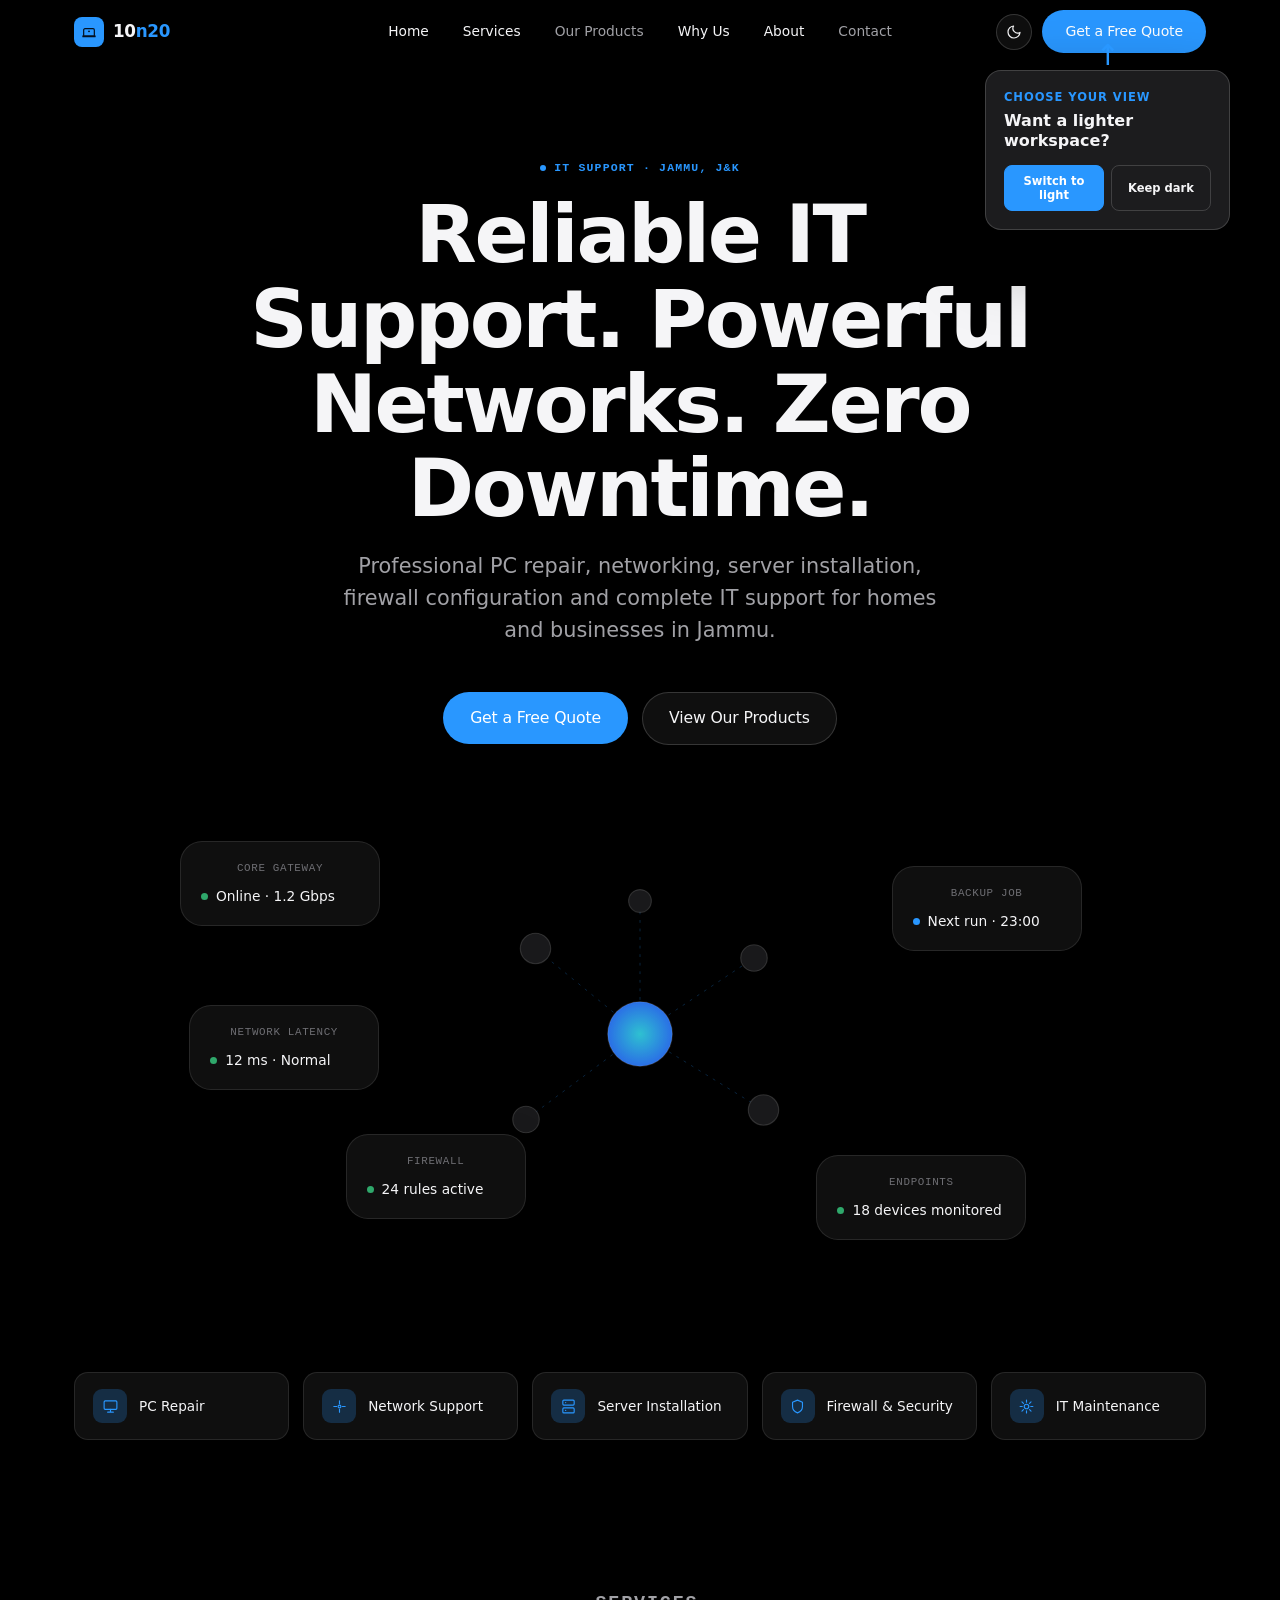
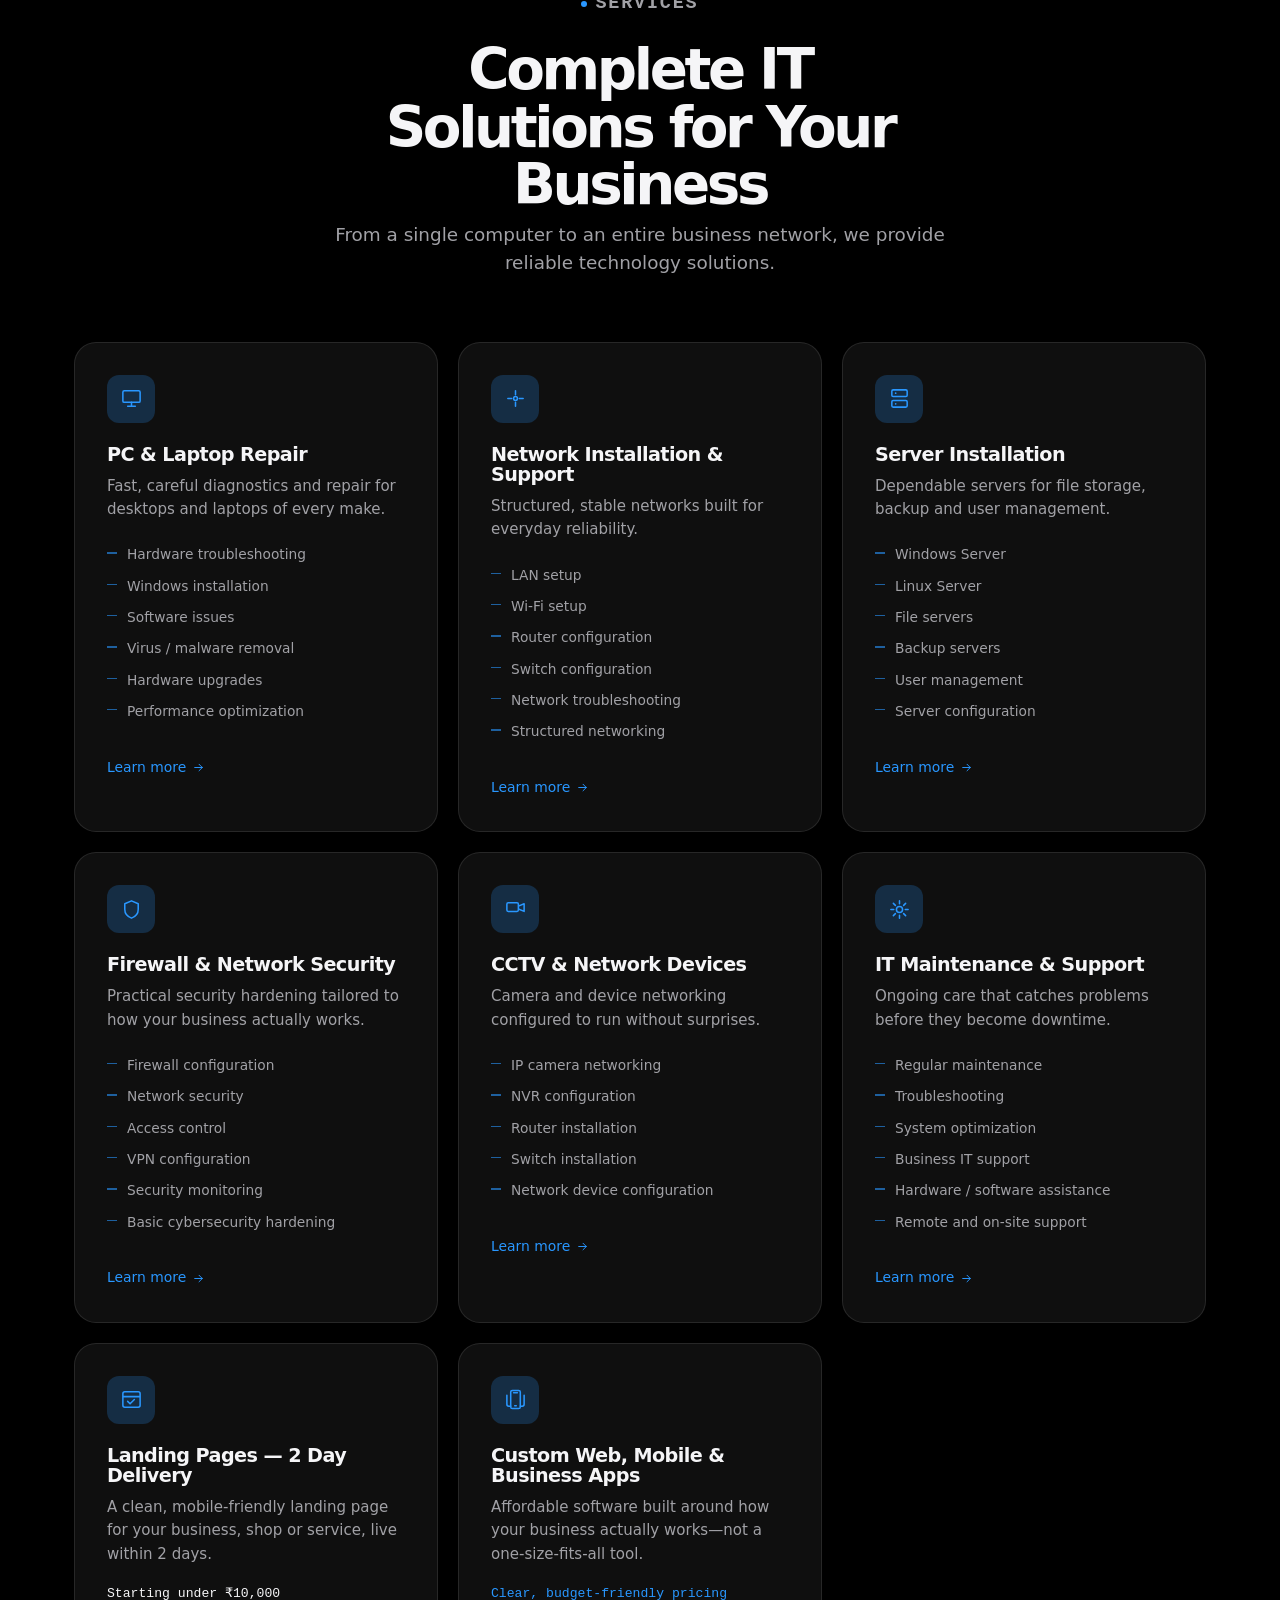
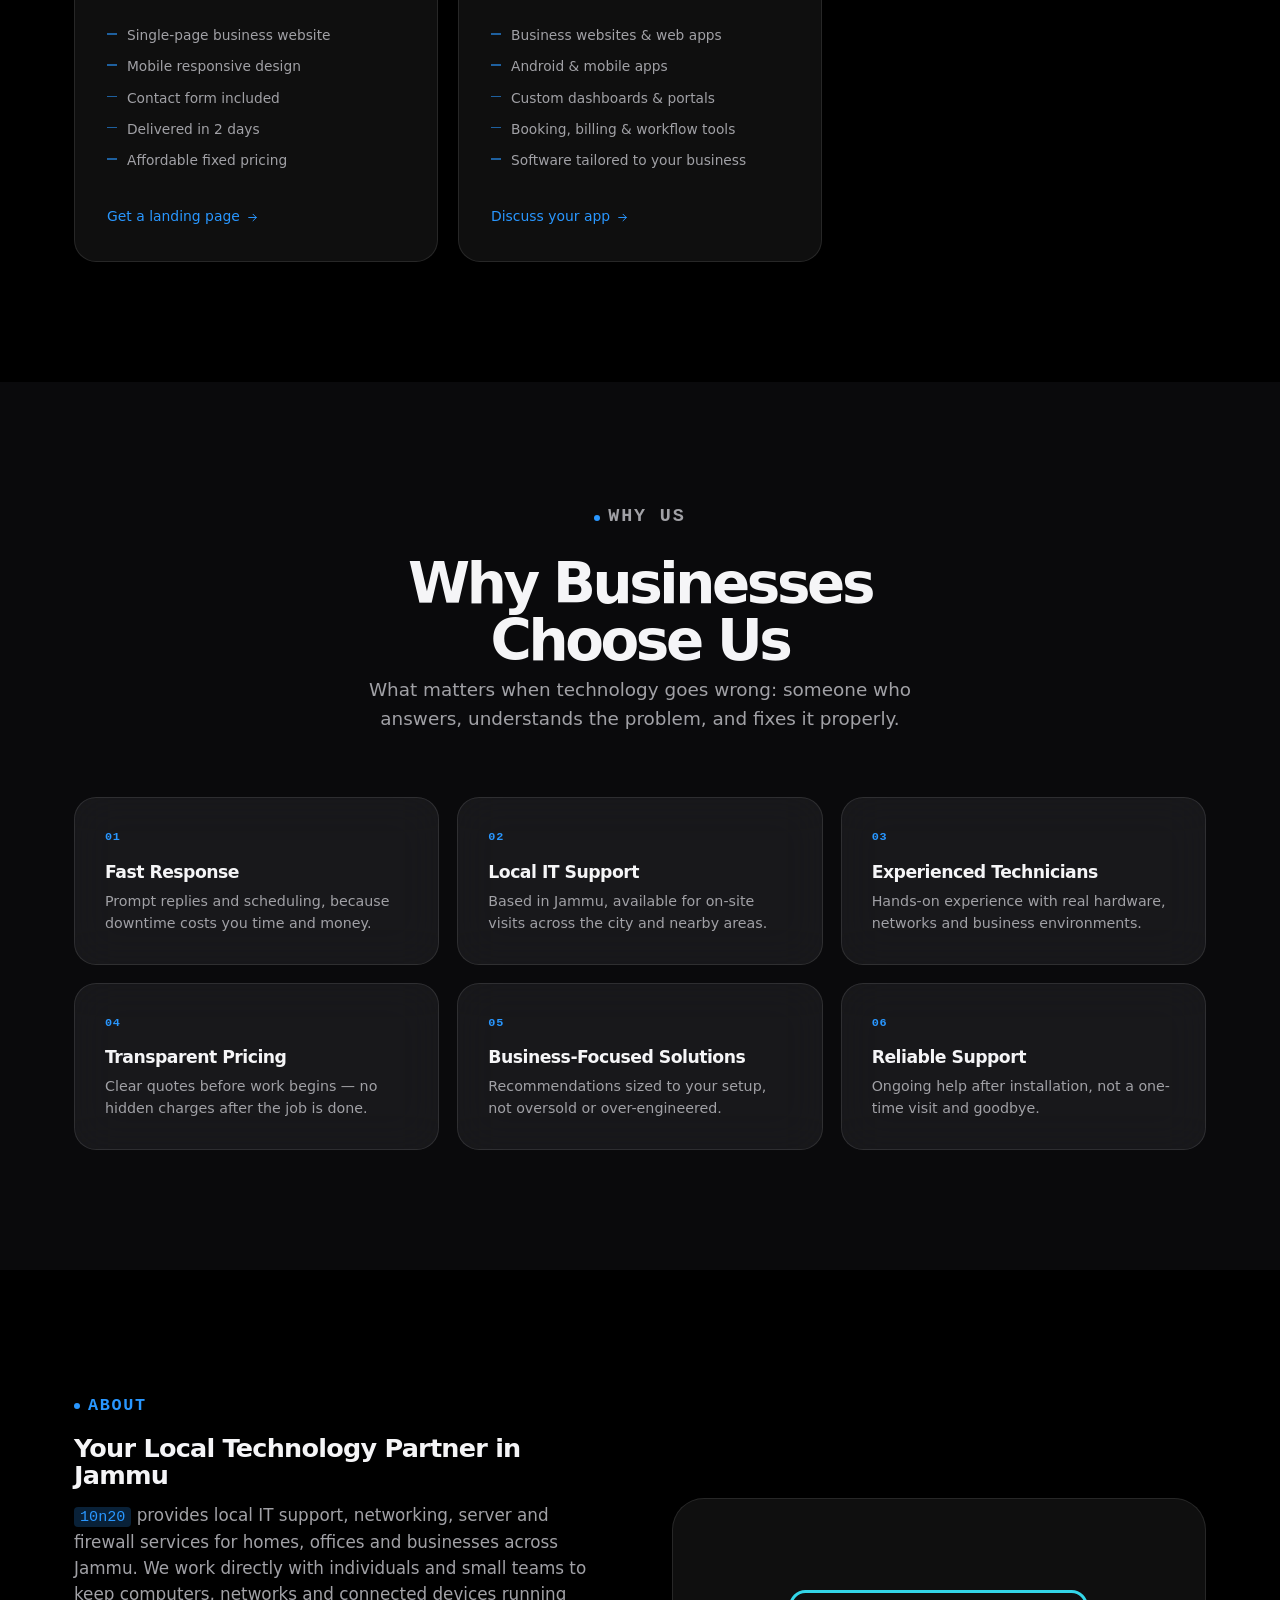
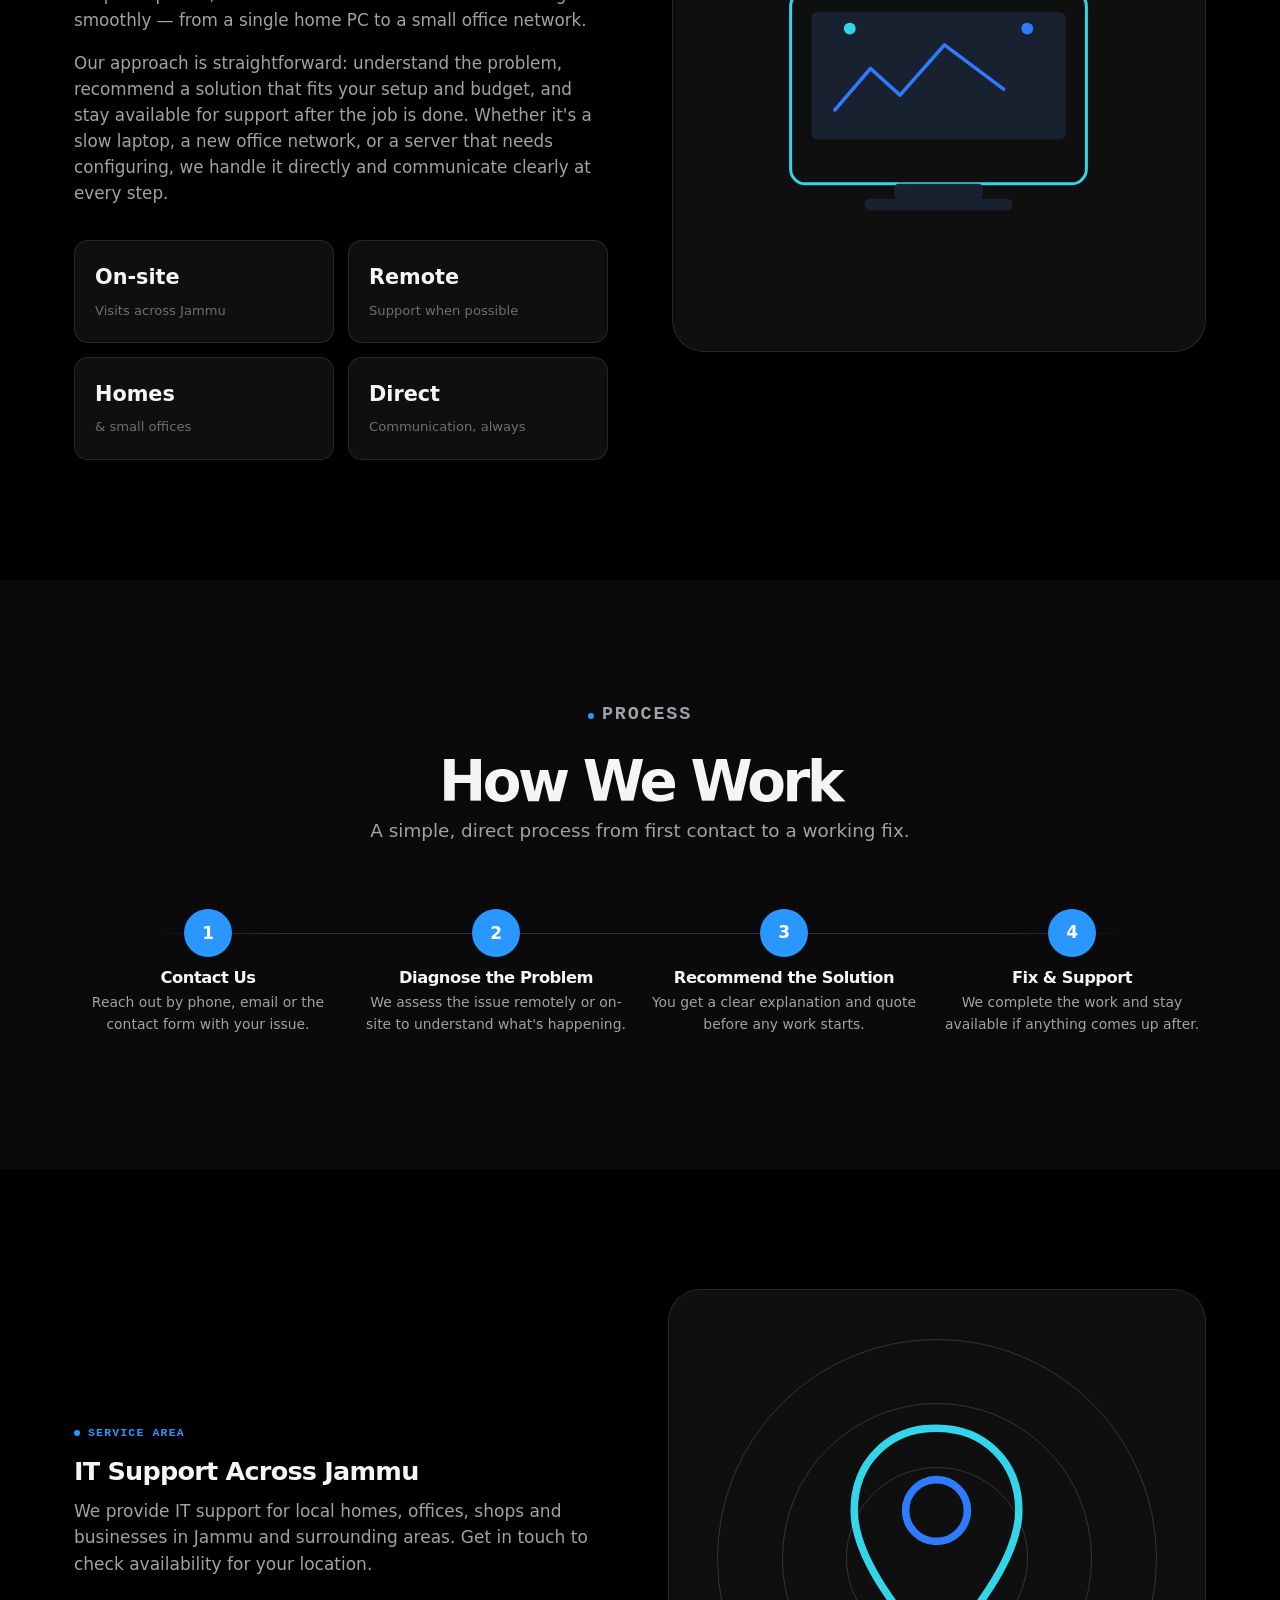
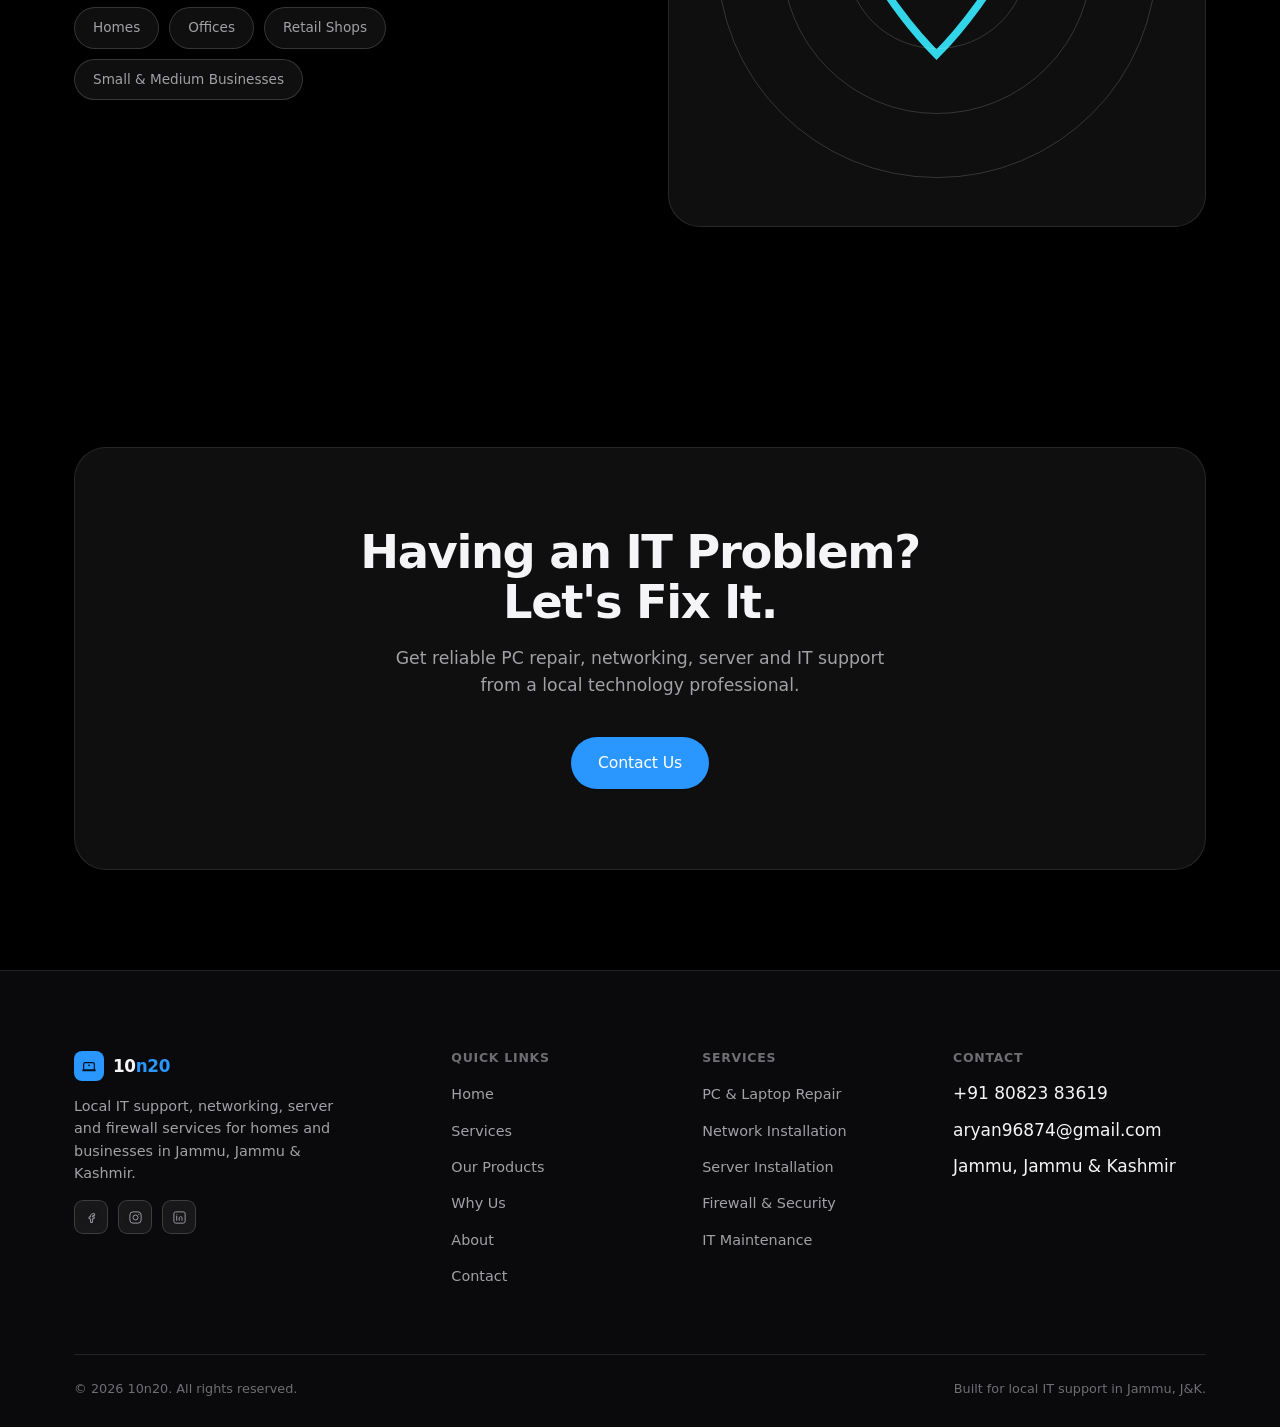
==== commit 072b69e2: "Add files via upload" ====
--- a/index.html
+++ b/index.html
@@ -36,6 +36,7 @@
     <nav class="nav-links" aria-label="Primary">
       <a href="index.html#home">Home</a>
       <a href="index.html#services">Services</a>
+      <a href="ourproducts.html">Our Products</a>
       <a href="index.html#why-us">Why Us</a>
       <a href="index.html#about">About</a>
       <a href="contact.html">Contact</a>
@@ -46,7 +47,7 @@
         <svg class="icon-moon" viewBox="0 0 24 24" fill="none" aria-hidden="true"><path d="M21 12.6A9 9 0 1 1 11.4 3a7 7 0 0 0 9.6 9.6Z" stroke="currentColor" stroke-width="1.8" stroke-linejoin="round"/></svg>
         <svg class="icon-sun" viewBox="0 0 24 24" fill="none" aria-hidden="true"><circle cx="12" cy="12" r="4.2" stroke="currentColor" stroke-width="1.8"/><path d="M12 2.5v2.4M12 19.1v2.4M4.5 12H2.1M21.9 12h-2.4M6 6l1.6 1.6M16.4 16.4 18 18M18 6l-1.6 1.6M7.6 16.4 6 18" stroke="currentColor" stroke-width="1.8" stroke-linecap="round"/></svg>
       </button>
-      <a href="contact.html" class="btn btn-primary" style="padding:10px 22px; font-size:.88rem;">Get IT Support</a>
+      <a href="contact.html" class="btn btn-primary" style="padding:10px 22px; font-size:.88rem;">Get a Free Quote</a>
       <button class="hamburger" aria-label="Toggle navigation menu" aria-expanded="false" aria-controls="mobile-menu">
         <span></span><span></span><span></span>
       </button>
@@ -56,11 +57,22 @@
   <nav class="mobile-menu" id="mobile-menu" aria-label="Mobile">
     <a href="index.html#home">Home</a>
     <a href="index.html#services">Services</a>
+    <a href="ourproducts.html">Our Products</a>
     <a href="index.html#why-us">Why Us</a>
     <a href="index.html#about">About</a>
     <a href="contact.html">Contact</a>
   </nav>
 </header>
+
+<aside class="theme-prompt" aria-label="Choose your theme" hidden>
+  <span class="theme-prompt-arrow" aria-hidden="true">↑</span>
+  <p>Choose your view</p>
+  <strong>Want a lighter workspace?</strong>
+  <div>
+    <button type="button" data-theme-choice="light">Switch to light</button>
+    <button type="button" data-theme-choice="dark">Keep dark</button>
+  </div>
+</aside>
 
 <main id="main">
 
@@ -72,13 +84,13 @@
         <h1>Reliable IT Support. Powerful Networks. Zero Downtime.</h1>
         <p class="lead">Professional PC repair, networking, server installation, firewall configuration and complete IT support for homes and businesses in Jammu.</p>
         <div class="hero-actions">
-          <a href="contact.html" class="btn btn-primary">Get IT Support</a>
-          <a href="#services" class="btn btn-ghost">Explore Services</a>
+          <a href="contact.html" class="btn btn-primary">Get a Free Quote</a>
+          <a href="ourproducts.html" class="btn btn-ghost">View Our Products</a>
         </div>
         <div class="hero-meta">
-          <div><strong>On-site &amp; Remote</strong><span>Support that meets you where you are</span></div>
-          <div><strong>Homes &amp; Business</strong><span>From a single PC to full networks</span></div>
-          <div><strong>Jammu Based</strong><span>Local technician, local response</span></div>
+          <div><strong>Fast Response</strong><span>Quick help when technology cannot wait</span></div>
+          <div><strong>Affordable Pricing</strong><span>Clear solutions that fit your budget</span></div>
+          <div><strong>Jammu Based</strong><span>Local support for homes and businesses</span></div>
         </div>
       </div>
 
@@ -105,16 +117,24 @@
           </svg>
         </div>
         <div class="net-card card-1">
-          <p class="nc-title">Network Status</p>
-          <div class="nc-row"><span class="status-dot"></span> All systems online</div>
+          <p class="nc-title">Core Gateway</p>
+          <div class="nc-row"><span class="status-dot"></span> Online · 1.2 Gbps</div>
         </div>
         <div class="net-card card-2">
           <p class="nc-title">Firewall</p>
-          <div class="nc-row"><span class="status-dot"></span> Active &amp; monitored</div>
+          <div class="nc-row"><span class="status-dot"></span> 24 rules active</div>
         </div>
         <div class="net-card card-3">
-          <p class="nc-title">Backup</p>
-          <div class="nc-row"><span class="status-dot warn"></span> Scheduled tonight</div>
+          <p class="nc-title">Backup Job</p>
+          <div class="nc-row"><span class="status-dot warn"></span> Next run · 23:00</div>
+        </div>
+        <div class="net-card card-4">
+          <p class="nc-title">Endpoints</p>
+          <div class="nc-row"><span class="status-dot"></span> 18 devices monitored</div>
+        </div>
+        <div class="net-card card-5">
+          <p class="nc-title">Network Latency</p>
+          <div class="nc-row"><span class="status-dot"></span> 12 ms · Normal</div>
         </div>
       </div>
     </div>
@@ -259,6 +279,21 @@
             <li>Affordable fixed pricing</li>
           </ul>
           <a href="contact.html" class="sc-link">Get a landing page <svg viewBox="0 0 24 24" fill="none"><path d="M5 12h14M13 6l6 6-6 6" stroke="currentColor" stroke-width="1.8" stroke-linecap="round" stroke-linejoin="round"/></svg></a>
+        </article>
+
+        <article class="service-card">
+          <div class="sc-icon" aria-hidden="true"><svg viewBox="0 0 24 24" fill="none"><rect x="7" y="2.5" width="10" height="19" rx="1.8" stroke="currentColor" stroke-width="1.6"/><path d="M10 5h4M11.2 18.5h1.6" stroke="currentColor" stroke-width="1.6" stroke-linecap="round"/><path d="M3 7.5V17a2 2 0 0 0 2 2h2M21 7.5V17a2 2 0 0 1-2 2h-2" stroke="currentColor" stroke-width="1.6" stroke-linecap="round"/></svg></div>
+          <h3>Custom Web, Mobile &amp; Business Apps</h3>
+          <p>Affordable software built around how your business actually works—not a one-size-fits-all tool.</p>
+          <p style="font-family:var(--font-mono); font-size:.82rem; color:var(--accent); margin-bottom:1.2em;">Clear, budget-friendly pricing</p>
+          <ul class="sc-list">
+            <li>Business websites &amp; web apps</li>
+            <li>Android &amp; mobile apps</li>
+            <li>Custom dashboards &amp; portals</li>
+            <li>Booking, billing &amp; workflow tools</li>
+            <li>Software tailored to your business</li>
+          </ul>
+          <a href="contact.html" class="sc-link">Discuss your app <svg viewBox="0 0 24 24" fill="none"><path d="M5 12h14M13 6l6 6-6 6" stroke="currentColor" stroke-width="1.8" stroke-linecap="round" stroke-linejoin="round"/></svg></a>
         </article>
 
       </div>
@@ -434,6 +469,7 @@
         <ul class="footer-links">
           <li><a href="index.html#home">Home</a></li>
           <li><a href="index.html#services">Services</a></li>
+          <li><a href="ourproducts.html">Our Products</a></li>
           <li><a href="index.html#why-us">Why Us</a></li>
           <li><a href="index.html#about">About</a></li>
           <li><a href="contact.html">Contact</a></li>
--- a/style.css
+++ b/style.css
@@ -335,6 +335,8 @@
 .net-card.card-1{top:4%; left:0%; width:200px; animation-delay:0s;}
 .net-card.card-2{bottom:6%; left:18%; width:180px; animation-delay:1.4s;}
 .net-card.card-3{top:10%; right:2%; width:190px; animation-delay:2.3s;}
+.net-card.card-4{bottom:1%; right:8%; width:210px; animation-delay:.7s;}
+.net-card.card-5{top:43%; left:1%; width:190px; animation-delay:1.9s;}
 .net-card .nc-title{font-family:var(--font-mono); font-size:.68rem; color:var(--text-faint); letter-spacing:.06em; text-transform:uppercase; margin-bottom:9px;}
 .net-card .nc-row{display:flex; align-items:center; gap:8px; font-size:.86rem; color:var(--text); font-weight:500;}
 .status-dot{width:7px;height:7px;border-radius:50%; background:var(--success); flex-shrink:0;}
@@ -819,9 +821,9 @@
 .mobile-menu{
   position:fixed;
   top:var(--nav-h); left:0; right:0;
-  background:var(--surface);
-  backdrop-filter:blur(24px) saturate(180%);
-  -webkit-backdrop-filter:blur(24px) saturate(180%);
+  height:calc(100dvh - var(--nav-h));
+  overflow-y:auto;
+  background:var(--bg);
   border-bottom:1px solid var(--border);
   padding:12px 24px 24px;
   display:flex;
@@ -834,6 +836,8 @@
   z-index:999;
 }
 .mobile-menu.open{transform:translateY(0); opacity:1; pointer-events:auto;}
+.navbar.menu-open{background:var(--bg);border-bottom-color:var(--border);}
+body.mobile-menu-open{overflow:hidden;}
 .mobile-menu a{
   padding:14px 8px;
   border-bottom:1px solid var(--border);
@@ -853,6 +857,7 @@
 
 @media (max-width:900px){
   .hero-visual{height:320px;}
+  .net-card.card-4,.net-card.card-5{display:none;}
   .about-grid{grid-template-columns:1fr;}
   .about-visual{order:-1; max-width:420px; margin:0 auto;}
   .area-grid{grid-template-columns:1fr;}
@@ -862,6 +867,7 @@
 }
 
 @media (max-width:760px){
+  .net-card.card-4,.net-card.card-5{display:none;}
   .nav-links{display:none;}
   .hamburger{display:flex;}
   .quickbar-grid{grid-template-columns:repeat(2,1fr);}
@@ -880,3 +886,42 @@
   .hero-actions{flex-direction:column; align-items:stretch;}
   .quickbar-grid{grid-template-columns:1fr 1fr;}
 }
+
+/* ===================== ITSM PRODUCT PAGE ===================== */
+.product-page{overflow-x:hidden;}
+.product-nav-cta{padding:10px 18px;font-size:.84rem;white-space:nowrap;}
+.itsm-hero{position:relative;padding:calc(var(--nav-h) + 90px) 0 100px;overflow:hidden;background:radial-gradient(circle at 72% 42%,var(--accent-glow),transparent 31%);}
+.itsm-hero::before{content:"";position:absolute;width:700px;height:700px;border:1px solid var(--border);border-radius:50%;right:-260px;top:-210px;pointer-events:none;}
+.itsm-hero-grid{display:grid;grid-template-columns:minmax(0,.9fr) minmax(480px,1.1fr);gap:56px;align-items:center;position:relative;}
+.itsm-hero h1{margin:.15em 0;font-family:var(--font-display);font-size:clamp(3.3rem,6vw,6.6rem);line-height:.96;letter-spacing:-.07em;}
+.itsm-hero h1 span,.itsm-cta h2 span{color:var(--accent);}
+.itsm-lead{max-width:550px;font-size:clamp(1.05rem,1.55vw,1.25rem);color:var(--text-dim);margin:0 0 28px;}
+.itsm-proof{margin:25px 0 0;color:var(--text-faint);font-size:.9rem;}
+.product-dot{display:inline-block;width:5px;height:5px;margin:0 8px 2px;border-radius:50%;background:var(--accent);}
+.itsm-dashboard{border:1px solid var(--border-strong);border-radius:20px;overflow:hidden;background:var(--surface-solid);box-shadow:var(--shadow-2);color:var(--text);transform:perspective(1200px) rotateY(-4deg) rotateX(2deg);}
+.dash-top{display:flex;align-items:center;justify-content:space-between;padding:14px 18px;border-bottom:1px solid var(--border);font-size:.78rem;}
+.dash-logo{font-weight:700;letter-spacing:-.04em}.dash-logo span{color:var(--accent)}.dash-avatar{display:grid;place-items:center;width:25px;height:25px;border-radius:50%;background:var(--accent);color:#fff;font-size:.62rem;font-weight:700;}
+.dash-content{display:grid;grid-template-columns:108px 1fr;min-height:350px;}.dash-side{padding:15px 9px;border-right:1px solid var(--border);display:flex;flex-direction:column;gap:5px;font-size:.65rem;color:var(--text-faint);}.dash-side span{padding:8px;border-radius:5px}.dash-side .side-active{background:var(--accent-glow);color:var(--accent);font-weight:700;}
+.dash-main{padding:18px;min-width:0}.dash-heading{display:flex;justify-content:space-between;align-items:flex-start}.dash-heading strong{display:block;font-size:1rem}.dash-heading small,.ticket-row small{display:block;color:var(--text-faint);font-size:.61rem;margin-top:2px}.dash-heading button{border:0;border-radius:5px;background:var(--accent);color:#fff;padding:6px 9px;font-size:.61rem;font-weight:700;}
+.dash-stats{display:grid;grid-template-columns:repeat(3,1fr);gap:8px;margin:20px 0}.dash-stats>div{padding:10px;border:1px solid var(--border);border-radius:7px}.dash-stats small{display:block;color:var(--text-faint);font-size:.58rem}.dash-stats strong{display:block;font-size:1.25rem;margin:2px 0}.dash-stats em{font-style:normal;font-size:.55rem;color:var(--success)}.dash-stats .warning{color:#e99d2d}
+.ticket-list{border:1px solid var(--border);border-radius:8px;overflow:hidden}.ticket-list-head{display:flex;justify-content:space-between;padding:10px 11px;border-bottom:1px solid var(--border);font-size:.68rem}.ticket-list-head span{color:var(--accent)}.ticket-row{display:grid;grid-template-columns:25px 1fr auto;gap:8px;align-items:center;padding:9px 11px;border-bottom:1px solid var(--border);font-size:.65rem}.ticket-row:last-child{border:0}.ticket-row i{font-style:normal;color:var(--text-faint);font-size:.55rem}.priority{padding:3px;border-radius:4px;text-align:center;font-size:.56rem}.p1{background:rgba(255,59,48,.16);color:#ff5d54}.p2{background:rgba(233,157,45,.17);color:#e99d2d}.p3{background:var(--accent-glow);color:var(--accent)}
+.product-band{background:linear-gradient(100deg,#092c55 0%,#075da8 52%,#0b82dc 100%);color:#fff}.product-band-grid{display:flex;align-items:center;justify-content:center;gap:32px;padding:23px 0}.product-band p{margin:0;color:#fff;font-size:1rem;font-weight:750;letter-spacing:-.02em}.product-band span{width:5px;height:5px;border-radius:50%;background:rgba(255,255,255,.82)}
+.narrow-center{max-width:760px;text-align:center}.narrow-center h2,.section-head h2{font-size:clamp(2.3rem,4.4vw,4.6rem);letter-spacing:-.06em;line-height:1.02;margin:.12em 0}.narrow-center>p:last-child{max-width:630px;margin:0 auto;color:var(--text-dim);font-size:1.1rem}.product-intro{padding:135px 0}.product-features{padding-top:0}.product-feature-grid{display:grid;grid-template-columns:repeat(3,1fr);gap:14px}.product-feature{position:relative;min-height:265px;padding:26px;border:1px solid var(--border);border-radius:var(--radius-m);background:var(--surface);overflow:hidden;transition:transform .35s var(--ease),border-color .35s var(--ease)}.product-feature:hover{transform:translateY(-5px);border-color:var(--accent)}.feature-large{grid-column:span 2;background:linear-gradient(135deg,var(--surface),var(--accent-glow));}.feature-icon{display:grid;place-items:center;width:38px;height:38px;margin-bottom:27px;border-radius:10px;background:var(--accent-glow);color:var(--accent);font-size:1.45rem;font-weight:700}.feature-num{position:absolute;right:24px;top:20px;color:var(--text-faint);font:700 .72rem var(--font-mono)}.product-feature h3{max-width:380px;margin:0 0 7px;font-size:1.38rem;letter-spacing:-.04em;line-height:1.1}.product-feature>p:not(.feature-num){max-width:390px;margin:0;color:var(--text-dim);font-size:.9rem}.mini-ticket{display:grid;grid-template-columns:auto 1fr;gap:7px 10px;max-width:360px;margin-top:25px;padding:11px 13px;border:1px solid var(--border);border-radius:9px;background:var(--surface-solid);font-size:.7rem}.mini-ticket .status-new{padding:3px 6px;border-radius:4px;background:var(--accent-glow);color:var(--accent);font-size:.58rem;font-weight:700}.mini-ticket small{grid-column:2;color:var(--text-faint);font-size:.6rem}.sla-bars{display:grid;gap:6px;margin-top:24px}.sla-bars span{display:grid;grid-template-columns:22px 1fr 25px;gap:7px;align-items:center;font-size:.58rem}.sla-bars i{height:5px;border-radius:4px;background:linear-gradient(90deg,#ff5d54 58%,var(--border) 58%)}.sla-bars span:nth-child(2) i{background:linear-gradient(90deg,#e99d2d 72%,var(--border) 72%)}.sla-bars span:nth-child(3) i{background:linear-gradient(90deg,var(--accent) 36%,var(--border) 36%)}.sla-bars em{font-style:normal;color:var(--text-faint)}
+.workflow-section{padding-top:100px}.workflow{display:grid;grid-template-columns:repeat(4,1fr);gap:16px;list-style:none;padding:0;margin:48px 0 0}.workflow li{position:relative;padding:25px;min-height:190px;border-top:1px solid var(--border-strong)}.workflow li:not(:last-child)::after{content:"";position:absolute;right:-8px;top:42px;width:16px;border-top:1px solid var(--accent)}.workflow b{font:700 .7rem var(--font-mono);color:var(--accent)}.flow-icon{margin:20px 0 16px;color:var(--accent);font-size:1.5rem;font-weight:700}.workflow h3{margin:0 0 5px;font-size:1.2rem;letter-spacing:-.04em}.workflow p{margin:0;color:var(--text-dim);font-size:.88rem}
+.itsm-cta{margin-top:100px;padding:115px 0;background:linear-gradient(135deg,#0067c9,#1c92ef);color:#fff;text-align:center}.itsm-cta .container{max-width:720px}.itsm-cta .eyebrow{color:rgba(255,255,255,.75)}.itsm-cta h2{margin:.12em 0;font-size:clamp(3rem,5.4vw,5.4rem);letter-spacing:-.07em;line-height:.95}.itsm-cta h2 span{color:#fff}.itsm-cta p:not(.eyebrow){margin:0 auto 27px;color:rgba(255,255,255,.8);font-size:1.08rem}.itsm-cta .btn{background:#fff;color:#076cc8}.product-footer{padding:32px 0;background:var(--bg-elevated)}.product-footer .container{display:flex;align-items:center;justify-content:space-between;gap:20px}.product-footer p{margin:0;color:var(--text-faint);font-size:.85rem}.product-footer>a:last-child{color:var(--accent);font-size:.9rem;font-weight:600}
+@media (max-width:1080px){.itsm-hero-grid{grid-template-columns:1fr 1fr;gap:35px}.itsm-dashboard{transform:none}.product-feature-grid{grid-template-columns:repeat(2,1fr)}.feature-large{grid-column:span 2}}
+@media (max-width:900px){.product-page .product-nav-links{display:none}.product-page .hamburger{display:flex}}
+@media (max-width:760px){.product-nav-cta{display:none}.itsm-hero{padding:calc(var(--nav-h) + 62px) 0 70px}.itsm-hero-grid{grid-template-columns:1fr;gap:48px}.itsm-dashboard{max-width:580px;width:100%;margin:0 auto}.product-band-grid{gap:12px;justify-content:space-between}.product-band p{font-size:.78rem}.product-band span{display:none}.product-intro{padding:85px 0}.product-feature-grid{grid-template-columns:1fr}.feature-large{grid-column:span 1}.product-feature{min-height:215px}.workflow{grid-template-columns:1fr 1fr;gap:0;margin-top:25px}.workflow li{min-height:160px;padding:22px 14px}.workflow li::after{display:none}.itsm-cta{margin-top:65px;padding:80px 0}.product-footer .container{flex-wrap:wrap}.product-footer p{order:3;width:100%}}
+@media (max-width:420px){.dash-content{grid-template-columns:78px 1fr}.dash-side{font-size:.57rem;padding:10px 5px}.dash-main{padding:12px}.dash-stats{gap:5px}.dash-stats>div{padding:7px}.ticket-row{grid-template-columns:22px 1fr}.ticket-row i{display:none}.itsm-hero h1{font-size:3.25rem}.workflow{grid-template-columns:1fr}.product-footer .container{align-items:flex-start;flex-direction:column;gap:12px}}
+
+.theme-prompt{position:fixed;z-index:1001;top:70px;right:max(24px,calc((100vw - 1180px) / 2));width:245px;padding:18px;border:1px solid var(--border-strong);border-radius:16px;background:var(--surface-solid);box-shadow:var(--shadow-2);color:var(--text);animation:theme-prompt-in .4s var(--ease);}
+.theme-prompt[hidden]{display:none}.theme-prompt-arrow{position:absolute;right:109px;top:-30px;color:var(--accent);font-size:1.8rem;line-height:1}.theme-prompt p{margin:0 0 4px;color:var(--accent);font-size:.72rem;font-weight:700;text-transform:uppercase;letter-spacing:.08em}.theme-prompt strong{display:block;font-size:1rem;line-height:1.25}.theme-prompt div{display:flex;gap:7px;margin-top:14px}.theme-prompt button{flex:1;border:1px solid var(--border-strong);border-radius:8px;padding:8px 6px;background:transparent;color:var(--text);font:600 .72rem var(--font-body);cursor:pointer}.theme-prompt button:first-child{border-color:var(--accent);background:var(--accent);color:#fff}.theme-prompt button:hover{transform:translateY(-1px)}
+@keyframes theme-prompt-in{from{opacity:0;transform:translateY(-8px)}to{opacity:1;transform:translateY(0)}}
+@media (max-width:760px){.theme-prompt{top:68px;right:14px;width:230px}.theme-prompt-arrow{right:87px}}
+
+/* ===================== ITSM ALL FEATURES PAGE ===================== */
+.itsm-features-main{min-height:100vh;padding:72px 0 100px;background:radial-gradient(circle at 80% 0,var(--accent-glow),transparent 28%)}
+.back-home{display:inline-flex;align-items:center;gap:8px;padding:10px 15px;border:1px solid var(--border-strong);border-radius:999px;color:var(--text-dim);font-size:.88rem;transition:color .2s var(--ease),border-color .2s var(--ease)}.back-home:hover{color:var(--accent);border-color:var(--accent)}
+.features-page-head{max-width:760px;padding:88px 0 52px}.features-page-head h1{margin:.1em 0;font-size:clamp(3rem,6vw,6.3rem);letter-spacing:-.075em;line-height:.95}.features-page-head>p{margin:16px 0 0;color:var(--text-dim);font-size:1.15rem}.feature-intro-tags{display:flex;flex-wrap:wrap;gap:8px;margin-top:25px}.feature-intro-tags span{padding:7px 10px;border:1px solid var(--border-strong);border-radius:999px;color:var(--text-dim);font-size:.76rem}
+.feature-explain-grid{display:grid;grid-template-columns:repeat(2,1fr);border-top:1px solid var(--border);border-left:1px solid var(--border)}.feature-explain-grid article{min-height:205px;padding:27px;border-right:1px solid var(--border);border-bottom:1px solid var(--border);background:var(--surface);transition:background .25s var(--ease)}.feature-explain-grid article:hover{background:var(--surface-2)}.feature-explain-grid span{display:block;margin-bottom:28px;color:var(--accent);font:700 .72rem var(--font-mono)}.feature-explain-grid h2{margin:0 0 8px;font-size:1.36rem;line-height:1.1;letter-spacing:-.045em}.feature-explain-grid p{max-width:390px;margin:0;color:var(--text-dim);font-size:.92rem}.all-features-link{text-align:center;margin:38px 0 0}
+@media (max-width:600px){.itsm-features-main{padding:36px 0 65px}.features-page-head{padding:58px 0 35px}.feature-explain-grid{grid-template-columns:1fr}.feature-explain-grid article{min-height:175px;padding:23px}.feature-explain-grid span{margin-bottom:20px}}
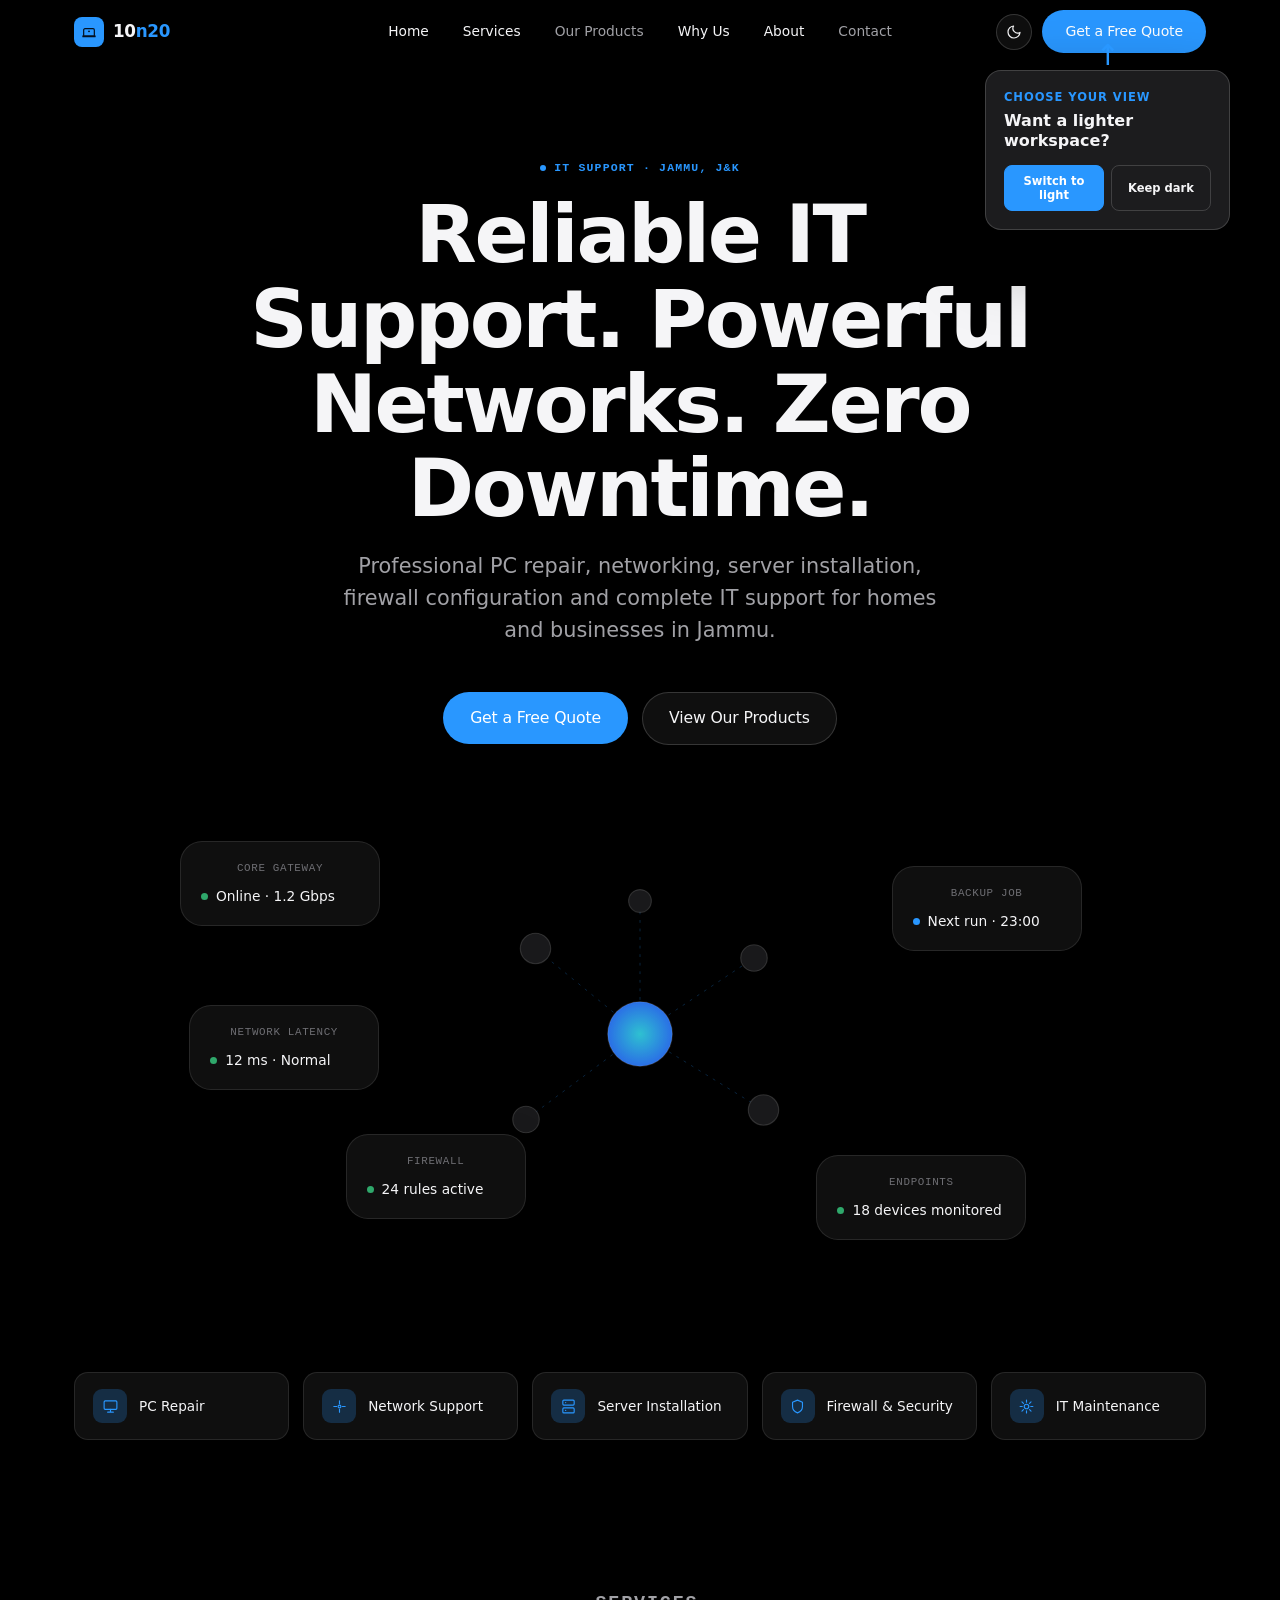
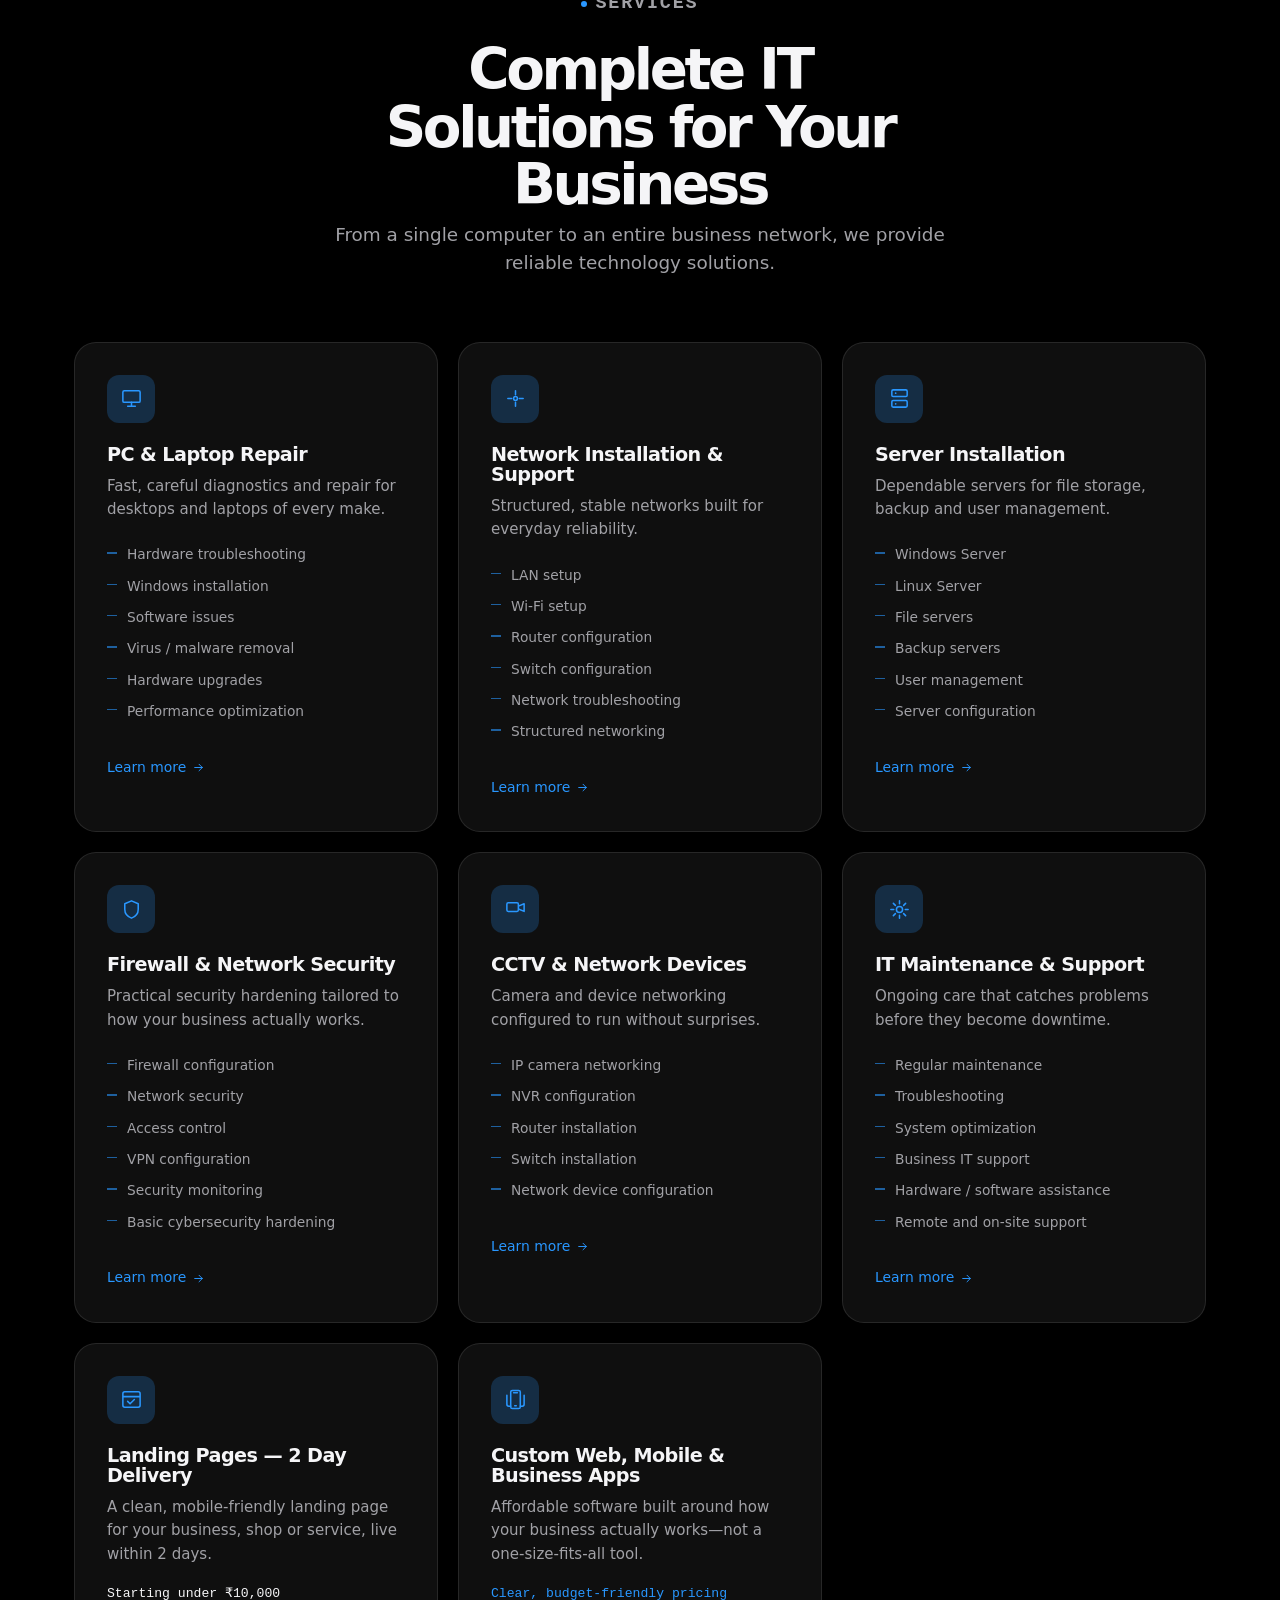
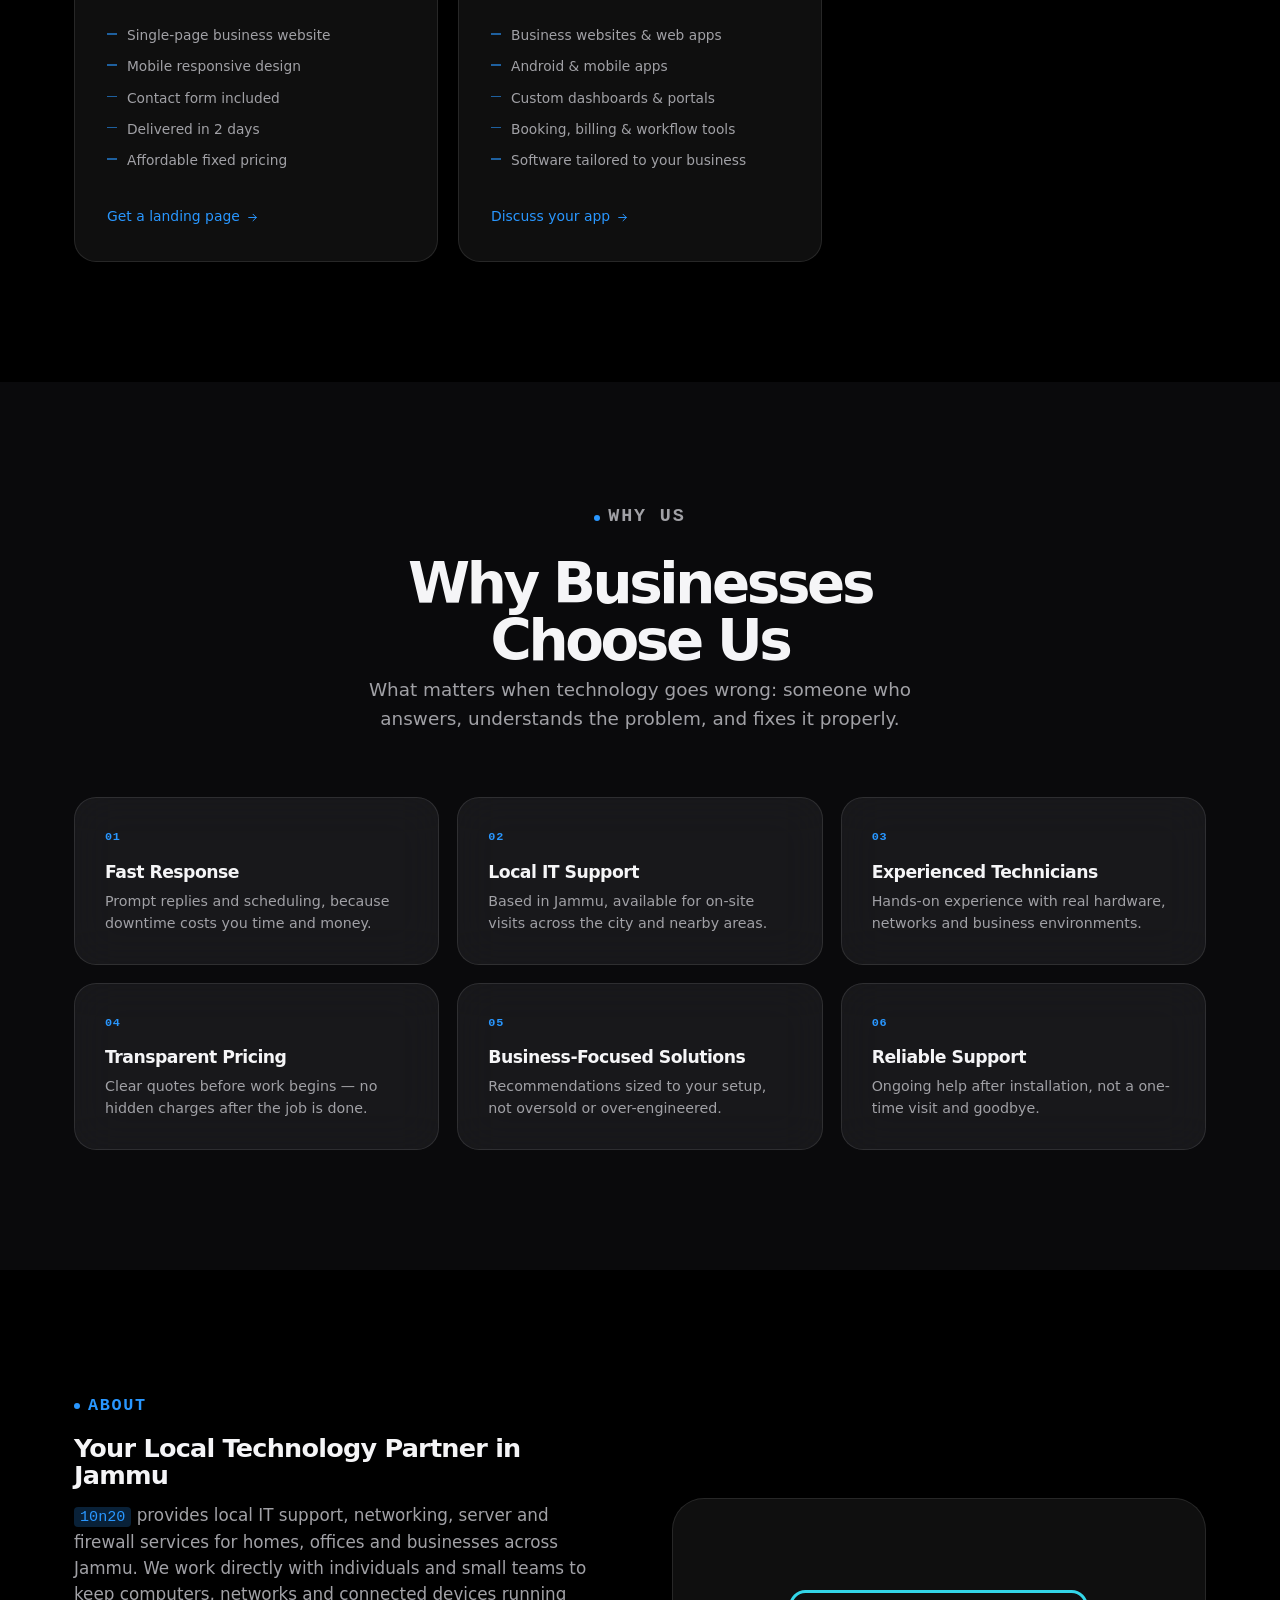
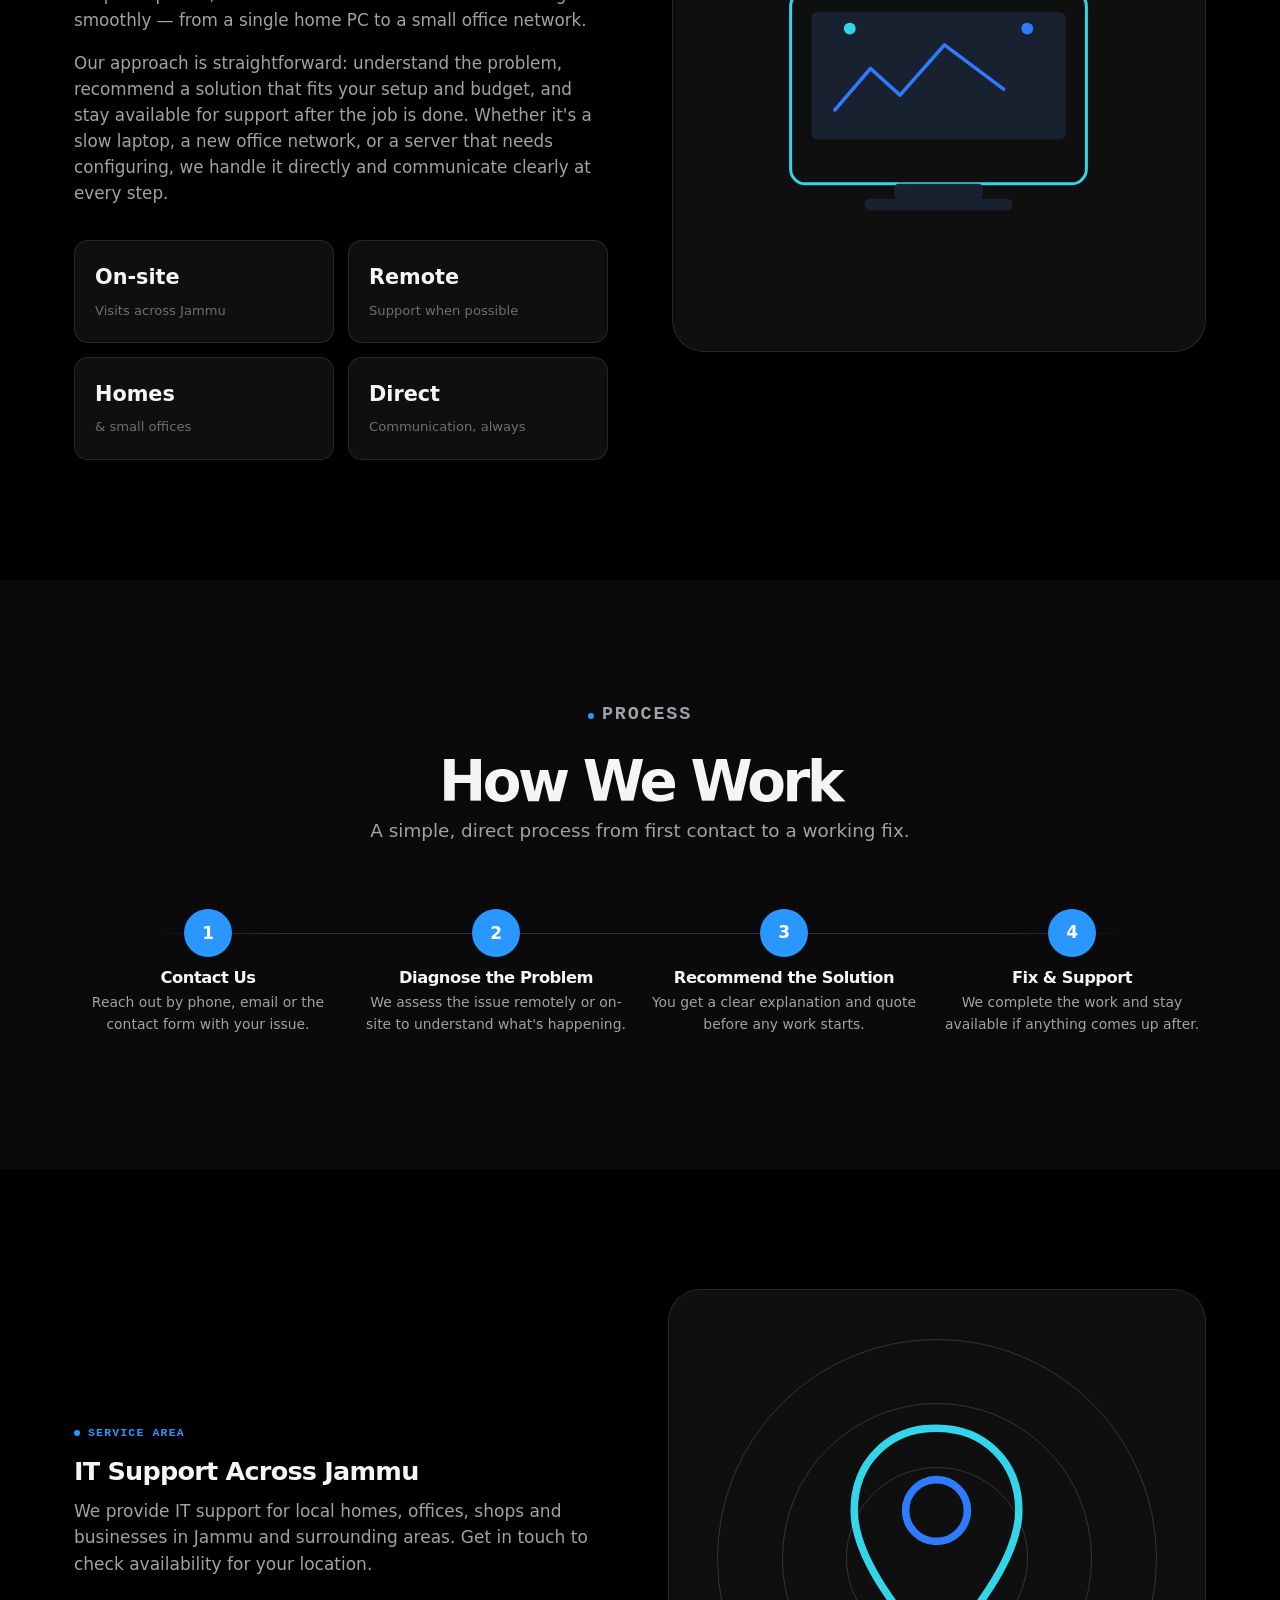
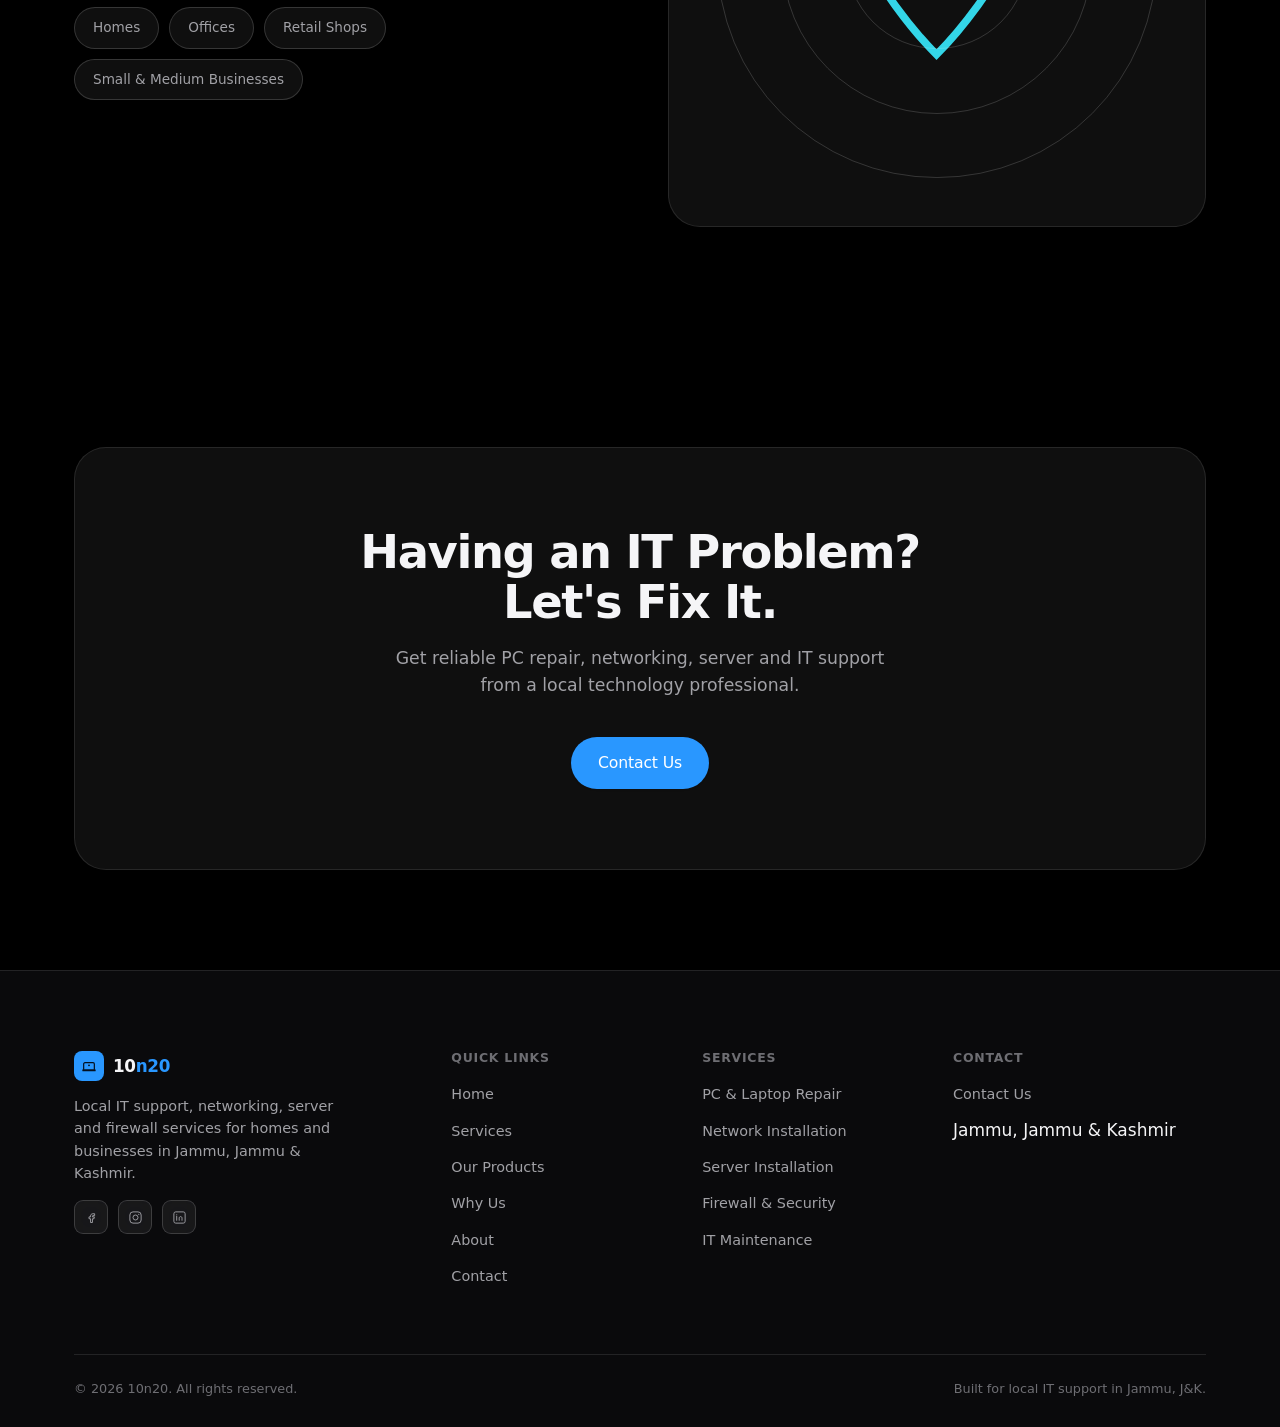
==== commit 2bdee5a0: "Add files via upload" ====
--- a/index.html
+++ b/index.html
@@ -490,9 +490,7 @@
       <div>
         <h4>Contact</h4>
         <ul class="footer-links">
-          <li>+91 80823 83619</li>
-          <li>aryan96874@gmail.com</li>
-          
+          <li><a href="contact.html#contact-form">Contact Us</a></li>
           <li>Jammu, Jammu &amp; Kashmir</li>
         </ul>
       </div>
--- a/style.css
+++ b/style.css
@@ -739,6 +739,7 @@
 .cc-icon svg{width:20px;height:20px;}
 .contact-card h3{font-size:.96rem; margin-bottom:.3em; font-weight:600;}
 .contact-card p{font-size:.9rem; margin:0; color:var(--text-dim); font-family:var(--font-mono);}
+.contact-action{margin-top:4px; padding:8px 14px; font-size:.78rem;}
 
 .form-panel{
   padding:36px;
